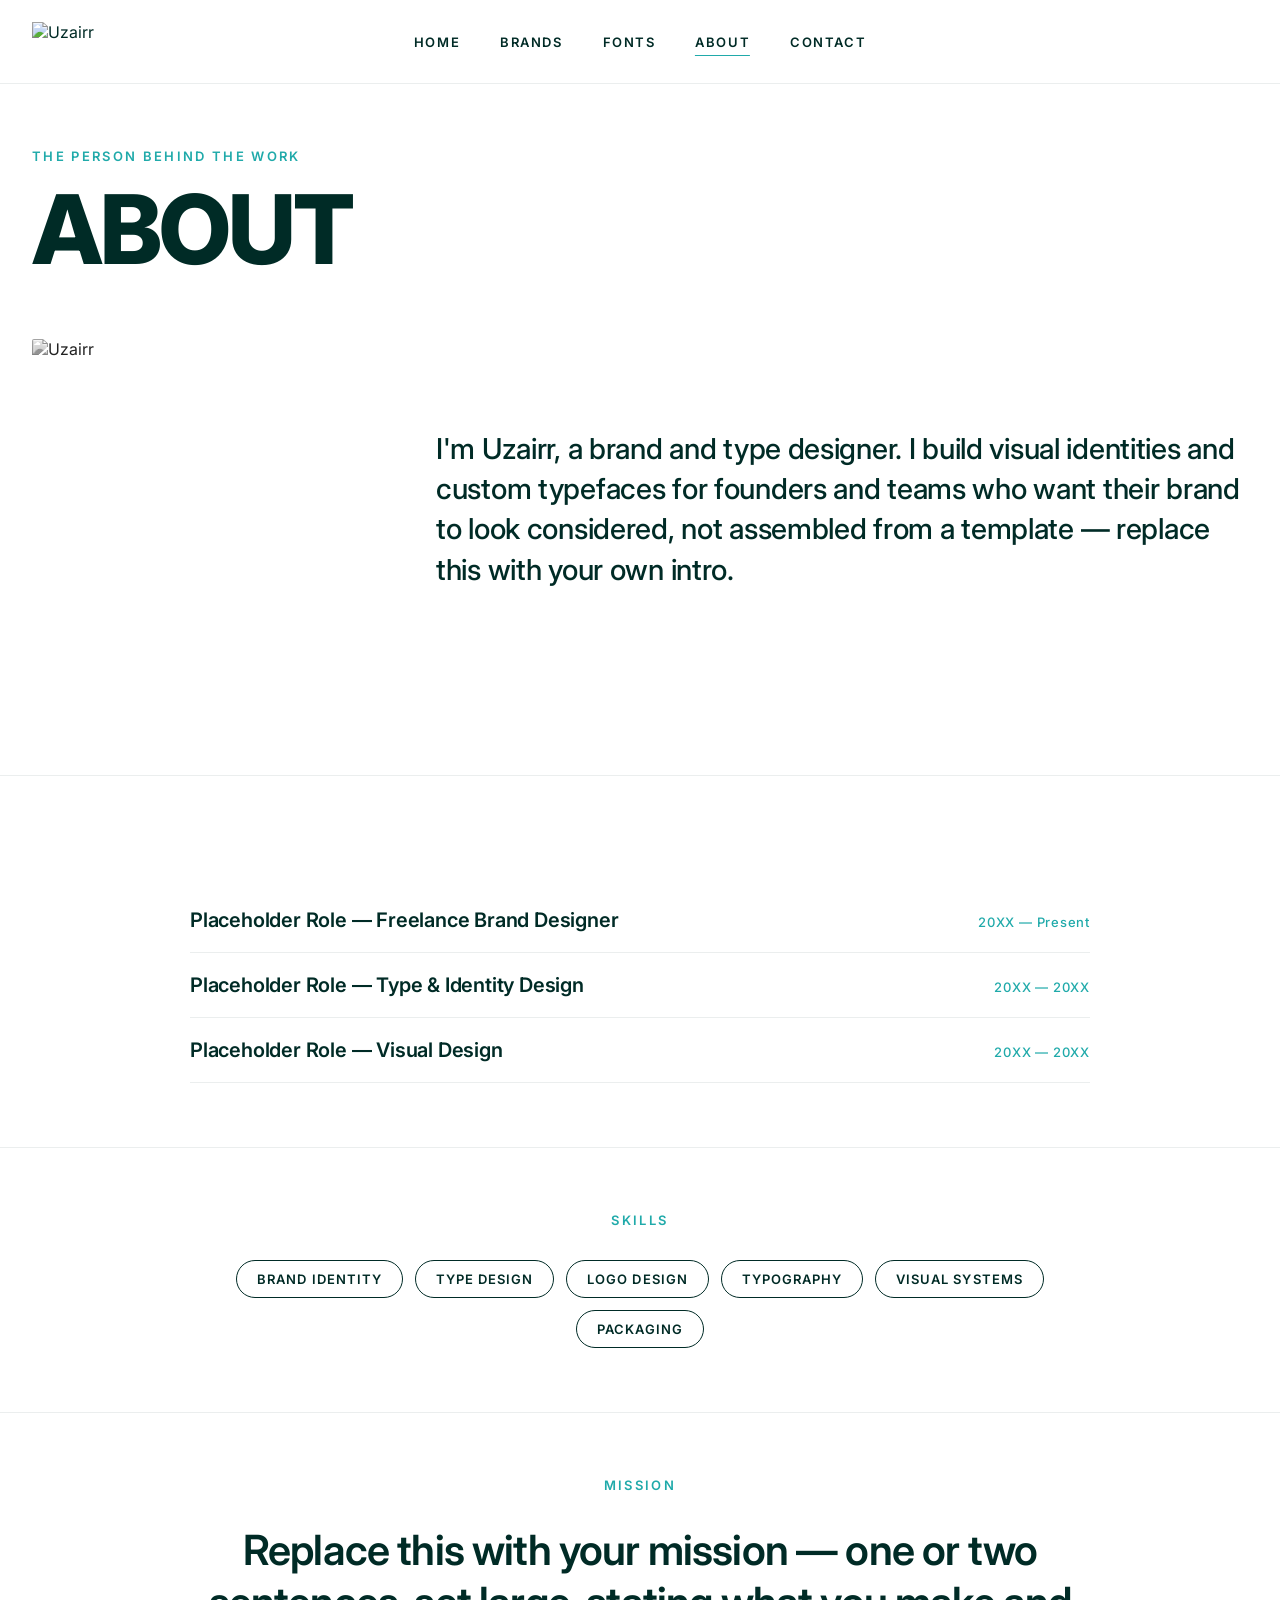
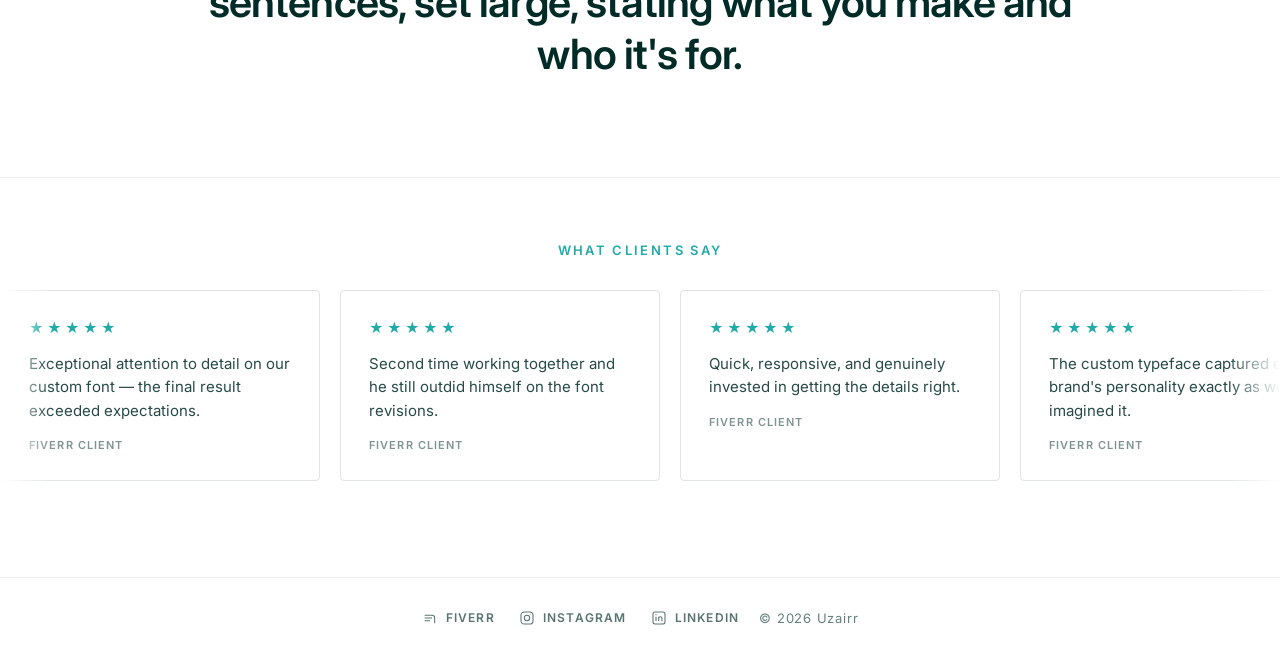
==== about.html @ 3d8883f0 "Add files via upload" ====
<!DOCTYPE html>
<html lang="en">

<head>
    <meta charset="UTF-8">
    <meta name="viewport" content="width=device-width, initial-scale=1.0">
    <title>About — Uzairr</title>

    <link rel="preconnect" href="https://fonts.googleapis.com">
    <link rel="preconnect" href="https://fonts.gstatic.com" crossorigin>
    <link href="https://fonts.googleapis.com/css2?family=Inter:wght@400;500;600;700;800&display=swap" rel="stylesheet">

    <link rel="stylesheet" href="styles.css">
</head>

<body>

    <!-- ============ NAV ============ -->
    <header class="site-header">
        <div class="header-inner">
            <a href="index.html" class="logo">
                <img src="assets/main_logo.svg" alt="Uzairr">
            </a>

            <nav class="main-nav" id="mainNav">
                <a href="index.html" class="nav-link">Home</a>
                <a href="brands.html" class="nav-link">Brands</a>
                <a href="fonts.html" class="nav-link">Fonts</a>
                <a href="about.html" class="nav-link is-active">About</a>
                <a href="contact.html" class="nav-link">Contact</a>
            </nav>

            <button class="nav-toggle" id="navToggle" aria-label="Open menu" aria-expanded="false">
                <span></span><span></span><span></span>
            </button>
        </div>
    </header>

    <main>

        <!-- ============ PAGE HERO ============ -->
        <section class="page-hero">
            <p class="hero-eyebrow reveal">The Person Behind The Work</p>
            <h1 class="page-title reveal">About</h1>
            <img class="hero-mark" src="assets/main_logo.jpeg" alt="" aria-hidden="true">
        </section>

        <!-- ============ INTRO: image beside short intro ============ -->
        <section class="about-intro">
            <div class="about-image reveal">
                <img src="assets/place_holder_for_images_temprory.jpeg" alt="Uzairr">
            </div>

            <div class="about-text reveal">
                <p>
                    I'm Uzairr, a brand and type designer. I build visual identities
                    and custom typefaces for founders and teams who want their brand
                    to look considered, not assembled from a template — replace this
                    with your own intro.
                </p>
            </div>
        </section>

        <!-- ============ EXPERIENCE ============ -->
        <section class="about-section">
            <p class="section-label reveal">Experience</p>

            <ul class="experience-list">
                <li class="experience-item reveal">
                    <span class="experience-role">Placeholder Role — Freelance Brand Designer</span>
                    <span class="experience-years">20XX — Present</span>
                </li>
                <li class="experience-item reveal">
                    <span class="experience-role">Placeholder Role — Type &amp; Identity Design</span>
                    <span class="experience-years">20XX — 20XX</span>
                </li>
                <li class="experience-item reveal">
                    <span class="experience-role">Placeholder Role — Visual Design</span>
                    <span class="experience-years">20XX — 20XX</span>
                </li>
            </ul>
        </section>

        <!-- ============ SKILLS ============ -->
        <section class="about-section">
            <p class="section-label reveal">Skills</p>

            <ul class="skills-list">
                <li class="skill-tag reveal">Brand Identity</li>
                <li class="skill-tag reveal">Type Design</li>
                <li class="skill-tag reveal">Logo Design</li>
                <li class="skill-tag reveal">Typography</li>
                <li class="skill-tag reveal">Visual Systems</li>
                <li class="skill-tag reveal">Packaging</li>
            </ul>
        </section>

        <!-- ============ MISSION ============ -->
        <section class="about-section about-mission">
            <p class="section-label reveal">Mission</p>
            <p class="mission-statement reveal">
                Replace this with your mission — one or two sentences, set large,
                stating what you make and who it's for.
            </p>
        </section>

        <!-- ============ TESTIMONIALS (looping marquee) ============ -->
        <section class="testimonials">
            <p class="section-label reveal">What Clients Say</p>

            <div class="marquee" id="marquee">
                <div class="marquee-track" id="marqueeTrack">
                    <span class="testimonial-card">
                        <span class="testimonial-stars">★★★★★</span>
                        <span class="testimonial-quote">Exceptional attention to detail on our custom font — the final
                            result exceeded expectations.</span>
                        <span class="testimonial-name">Fiverr Client</span>
                    </span>
                    <span class="testimonial-card">
                        <span class="testimonial-stars">★★★★★</span>
                        <span class="testimonial-quote">Second time working together and he still outdid himself on the
                            font revisions.</span>
                        <span class="testimonial-name">Fiverr Client</span>
                    </span>
                    <span class="testimonial-card">
                        <span class="testimonial-stars">★★★★★</span>
                        <span class="testimonial-quote">Quick, responsive, and genuinely invested in getting the details
                            right.</span>
                        <span class="testimonial-name">Fiverr Client</span>
                    </span>
                    <span class="testimonial-card">
                        <span class="testimonial-stars">★★★★★</span>
                        <span class="testimonial-quote">The custom typeface captured our brand's personality exactly as
                            we imagined it.</span>
                        <span class="testimonial-name">Fiverr Client</span>
                    </span>
                    <span class="testimonial-card">
                        <span class="testimonial-stars">★★★★★</span>
                        <span class="testimonial-quote">Professional work — nothing else out there compares.</span>
                        <span class="testimonial-name">Fiverr Client</span>
                    </span>
                </div>
            </div>
        </section>

    </main>

    <!-- ============ FOOTER ============ -->
    <footer class="site-footer">
        <div class="footer-inner">
            <div class="footer-social">
                <a href="https://www.fiverr.com/muhammaduzai914" target="_blank" rel="noopener noreferrer"
                    class="social-link">
                    <svg viewBox="0 0 24 24" width="18" height="18" fill="none" stroke="currentColor"
                        stroke-width="1.6">
                        <path d="M4 8h11a4 4 0 0 1 4 4v8M4 12h11M4 16h8" />
                    </svg>
                    <span>Fiverr</span>
                </a>
                <a href="https://www.instagram.com/designbyuzairr" target="_blank" rel="noopener noreferrer"
                    class="social-link">
                    <svg viewBox="0 0 24 24" width="18" height="18" fill="none" stroke="currentColor"
                        stroke-width="1.6">
                        <rect x="3" y="3" width="18" height="18" rx="5" />
                        <circle cx="12" cy="12" r="4" />
                        <circle cx="17.2" cy="6.8" r="0.6" fill="currentColor" stroke="none" />
                    </svg>
                    <span>Instagram</span>
                </a>
                <a href="https://www.linkedin.com/in/uzairr/" target="_blank" rel="noopener noreferrer"
                    class="social-link">
                    <svg viewBox="0 0 24 24" width="18" height="18" fill="none" stroke="currentColor"
                        stroke-width="1.6">
                        <rect x="3" y="3" width="18" height="18" rx="3" />
                        <line x1="7.5" y1="10" x2="7.5" y2="16.5" />
                        <circle cx="7.5" cy="7" r="0.9" fill="currentColor" stroke="none" />
                        <path d="M11.5 16.5V10M11.5 12.5c0-1.4 1.1-2.5 2.5-2.5s2.3 1.1 2.3 2.5v4" />
                    </svg>
                    <span>LinkedIn</span>
                </a>
            </div>

            <p>&#169; 2026 Uzairr</p>
        </div>
    </footer>

    <script src="script.js"></script>
</body>

</html>
---- styles.css ----
/* ==========================================================
   UZAIRR — HOME PAGE STYLES
   Palette (per brief):
     --bg      #FFFFFF  (use more)
     --ink     #002B26  (use more)
     --accent  #9FFFFC  (use less — rare highlight)
     --accent2 #20AAAA  (use less — rare highlight)
   Font: stand-in Inter, swap for Neue Haas Grotesk when licensed
========================================================== */

:root {
    --bg: #FFFFFF;
    --ink: #002B26;
    --accent: #9FFFFC;
    --accent2: #20AAAA;

    --font-display: 'Inter', 'Neue Haas Grotesk Display', 'Helvetica Neue', Arial, sans-serif;
    --font-body: 'Inter', 'Neue Haas Grotesk Text', 'Helvetica Neue', Arial, sans-serif;

    --nav-h: 84px;
    --ease: cubic-bezier(0.16, 1, 0.3, 1);
}

* {
    margin: 0;
    padding: 0;
    box-sizing: border-box;
}

html {
    scroll-behavior: smooth;
}

body {
    background: var(--bg);
    color: var(--ink);
    font-family: var(--font-body);
    -webkit-font-smoothing: antialiased;
    overflow-x: hidden;
}

img {
    display: block;
    max-width: 100%;
}

a {
    color: inherit;
    text-decoration: none;
}

@media (prefers-reduced-motion: reduce) {
    html {
        scroll-behavior: auto;
    }

    * {
        animation-duration: 0.001ms !important;
        animation-iteration-count: 1 !important;
        transition-duration: 0.001ms !important;
    }
}

/* ---------- reveal-on-scroll ---------- */
.reveal {
    opacity: 0;
    transform: translateY(24px);
    transition: opacity 0.8s var(--ease), transform 0.8s var(--ease);
}

.reveal.is-visible {
    opacity: 1;
    transform: translateY(0);
}

/* ============ HEADER / NAV ============ */
.site-header {
    position: sticky;
    top: 0;
    z-index: 100;
    height: var(--nav-h);
    background: rgba(255, 255, 255, 0.92);
    backdrop-filter: blur(8px);
    border-bottom: 1px solid rgba(0, 43, 38, 0.08);
}

.header-inner {
    max-width: 1400px;
    margin: 0 auto;
    height: 100%;
    padding: 0 32px;
    display: flex;
    align-items: center;
    justify-content: space-between;
    position: relative;
}

.logo {
    display: flex;
    align-items: center;
    z-index: 2;
}

.logo img {
    height: 40px;
    width: auto;
}

/* centered uppercase nav, per brief */
.main-nav {
    position: absolute;
    left: 50%;
    top: 50%;
    transform: translate(-50%, -50%);
    display: flex;
    gap: 40px;
}

.nav-link {
    font-size: 13px;
    font-weight: 600;
    letter-spacing: 0.12em;
    text-transform: uppercase;
    color: var(--ink);
    position: relative;
    padding: 6px 0;
}

.nav-link::after {
    content: '';
    position: absolute;
    left: 0;
    right: 100%;
    bottom: 0;
    height: 1px;
    background: var(--accent2);
    transition: right 0.35s var(--ease);
}

.nav-link:hover::after,
.nav-link.is-active::after {
    right: 0;
}

.nav-toggle {
    display: none;
    flex-direction: column;
    justify-content: center;
    align-items: flex-end;
    gap: 6px;
    width: 44px;
    height: 44px;
    padding: 0;
    background: none;
    border: none;
    cursor: pointer;
    z-index: 2;
}

.nav-toggle span {
    display: block;
    height: 2px;
    width: 26px;
    background: var(--ink);
    transition: transform 0.3s var(--ease), opacity 0.3s var(--ease);
}

.nav-toggle.is-open span:nth-child(1) {
    transform: translateY(7px) rotate(45deg);
}

.nav-toggle.is-open span:nth-child(2) {
    opacity: 0;
}

.nav-toggle.is-open span:nth-child(3) {
    transform: translateY(-7px) rotate(-45deg);
}

/* ============ HERO ============ */
.hero {
    position: relative;
    max-width: 1400px;
    margin: 0 auto;
    padding: 96px 32px 64px;
    overflow: hidden;
}

.hero-eyebrow {
    font-size: 13px;
    font-weight: 600;
    letter-spacing: 0.18em;
    text-transform: uppercase;
    color: var(--accent2);
    margin-bottom: 20px;
}

.hero-title {
    font-family: var(--font-display);
    font-weight: 800;
    font-size: clamp(3.2rem, 11vw, 9rem);
    line-height: 0.92;
    letter-spacing: -0.03em;
    text-transform: uppercase;
    position: relative;
    z-index: 2;
}

.hero-title span {
    display: block;
    transition-delay: calc(var(--i, 0) * 0.08s);
}

.hero-title span:nth-child(1) {
    --i: 0;
}

.hero-title span:nth-child(2) {
    --i: 1;
}

.hero-title span:nth-child(3) {
    --i: 2;
}

/* ghosted brand mark behind the headline — the one signature move */
.hero-mark {
    position: absolute;
    top: -8%;
    right: -6%;
    width: min(70vw, 640px);
    opacity: 0.05;
    filter: grayscale(1);
    pointer-events: none;
    z-index: 1;
}

.hero-image {
    margin-top: 56px;
    width: 100%;
    aspect-ratio: 16/9;
    overflow: hidden;
    border-radius: 2px;
    position: relative;
    z-index: 2;
}

.hero-image img {
    width: 100%;
    height: 100%;
    object-fit: cover;
    transition: transform 1.2s var(--ease);
}

.hero-image:hover img {
    transform: scale(1.03);
}

/* ============ INNER PAGE HERO (Brands / Fonts / About / Contact) ============ */
.page-hero {
    position: relative;
    max-width: 1400px;
    margin: 0 auto;
    padding: 64px 32px 48px;
    overflow: hidden;
}

.page-title {
    font-family: var(--font-display);
    font-weight: 800;
    font-size: clamp(2.6rem, 8vw, 6rem);
    line-height: 0.95;
    letter-spacing: -0.03em;
    text-transform: uppercase;
    position: relative;
    z-index: 2;
}

/* ============ ABOUT: INTRO (image beside text) ============ */
.about-intro {
    max-width: 1400px;
    margin: 0 auto;
    padding: 16px 32px 96px;
    display: flex;
    align-items: center;
    gap: 64px;
}

.about-image {
    flex: 0 0 340px;
    aspect-ratio: 1/1;
    overflow: hidden;
    border-radius: 2px;
}

.about-image img {
    width: 100%;
    height: 100%;
    object-fit: cover;
    filter: grayscale(1);
}

.about-text {
    flex: 1;
}

.about-text p {
    font-size: clamp(1.3rem, 2.4vw, 1.8rem);
    font-weight: 500;
    line-height: 1.4;
    letter-spacing: -0.01em;
}

/* ============ ABOUT: GENERIC SECTION WRAPPER ============ */
.about-section {
    max-width: 1400px;
    margin: 0 auto;
    padding: 64px 32px;
    border-top: 1px solid rgba(0, 43, 38, 0.08);
}

/* ---------- Experience ---------- */
.experience-list {
    list-style: none;
    max-width: 900px;
    margin: 0 auto;
}

.experience-item {
    display: flex;
    justify-content: space-between;
    align-items: baseline;
    gap: 24px;
    padding: 20px 0;
    border-bottom: 1px solid rgba(0, 43, 38, 0.08);
}

.experience-role {
    font-size: clamp(1rem, 2vw, 1.25rem);
    font-weight: 600;
    letter-spacing: -0.01em;
}

.experience-years {
    font-size: 13px;
    font-weight: 500;
    letter-spacing: 0.06em;
    color: var(--accent2);
    white-space: nowrap;
}

/* ---------- Skills ---------- */
.skills-list {
    list-style: none;
    display: flex;
    flex-wrap: wrap;
    justify-content: center;
    gap: 12px;
    max-width: 900px;
    margin: 0 auto;
}

.skill-tag {
    font-size: 13px;
    font-weight: 600;
    letter-spacing: 0.08em;
    text-transform: uppercase;
    padding: 10px 20px;
    border: 1px solid var(--ink);
    border-radius: 999px;
    transition: background 0.3s var(--ease), color 0.3s var(--ease);
}

.skill-tag:hover {
    background: var(--ink);
    color: var(--bg);
}

/* ---------- Mission ---------- */
.about-mission {
    text-align: center;
    padding-bottom: 96px;
}

.mission-statement {
    max-width: 900px;
    margin: 0 auto;
    font-size: clamp(1.5rem, 4vw, 2.6rem);
    font-weight: 600;
    line-height: 1.25;
    letter-spacing: -0.02em;
}

/* ============ CONTACT ============ */
.contact-layout {
    max-width: 1400px;
    margin: 0 auto;
    padding: 16px 32px 96px;
    display: flex;
    align-items: flex-start;
    gap: 64px;
}

.contact-image {
    flex: 0 0 380px;
    aspect-ratio: 4/5;
    overflow: hidden;
    border-radius: 2px;
}

.contact-image img {
    width: 100%;
    height: 100%;
    object-fit: cover;
    filter: grayscale(1);
}

.contact-form-wrap {
    flex: 1;
    max-width: 560px;
}

.contact-form {
    display: flex;
    flex-direction: column;
    gap: 24px;
}

.form-group {
    display: flex;
    flex-direction: column;
    gap: 8px;
}

.form-group label {
    font-size: 12px;
    font-weight: 600;
    letter-spacing: 0.1em;
    text-transform: uppercase;
    color: var(--accent2);
}

.form-group input,
.form-group textarea {
    font-family: var(--font-body);
    font-size: 16px;
    color: var(--ink);
    background: transparent;
    border: none;
    border-bottom: 1px solid rgba(0, 43, 38, 0.2);
    padding: 10px 0;
    resize: vertical;
    transition: border-color 0.3s var(--ease);
}

.form-group input:focus,
.form-group textarea:focus {
    outline: none;
    border-bottom-color: var(--ink);
}

/* the black box + monospace "SUBMIT" from the brief's example */
.btn-submit {
    align-self: flex-start;
    font-family: 'Courier New', Courier, monospace;
    font-size: 14px;
    font-weight: 700;
    letter-spacing: 0.05em;
    text-transform: uppercase;
    color: var(--bg);
    background: var(--ink);
    border: none;
    padding: 14px 32px;
    cursor: pointer;
    transition: background 0.3s var(--ease), transform 0.2s var(--ease);
}

.btn-submit:hover {
    background: var(--accent2);
}

.btn-submit:active {
    transform: scale(0.97);
}

.btn-submit:disabled {
    opacity: 0.5;
    cursor: not-allowed;
}

.form-status {
    font-size: 13px;
    letter-spacing: 0.02em;
    min-height: 18px;
}

.form-status.is-success {
    color: var(--accent2);
}

.form-status.is-error {
    color: #b3261e;
}

/* ============ SECTION LABEL ============ */
.section-label {
    font-size: 13px;
    font-weight: 600;
    letter-spacing: 0.18em;
    text-transform: uppercase;
    color: var(--accent2);
    text-align: center;
    margin-bottom: 32px;
}

/* ============ GALLERY 3x3 ============ */
.gallery {
    max-width: 1400px;
    margin: 0 auto;
    padding: 96px 32px;
}

.gallery-grid {
    display: grid;
    grid-template-columns: repeat(3, 1fr);
    gap: 12px;
}

.grid-6x6 {
    grid-template-columns: repeat(6, 1fr);
    gap: 8px;
}

.gallery-item {
    aspect-ratio: 1/1;
    overflow: hidden;
    background: var(--ink);
    position: relative;
}

.gallery-item img {
    width: 100%;
    height: 100%;
    object-fit: cover;
    filter: grayscale(1);
    transform: scale(1.01);
    transition: transform 0.6s var(--ease), filter 0.6s var(--ease);
}

.gallery-item:hover img {
    transform: scale(1.08);
    filter: grayscale(0);
}

/* stagger the reveal across the grid */
.gallery-item.reveal {
    transition-delay: calc(var(--d, 0) * 0.06s);
}

.gallery-item:nth-child(1) {
    --d: 0;
}

.gallery-item:nth-child(2) {
    --d: 1;
}

.gallery-item:nth-child(3) {
    --d: 2;
}

.gallery-item:nth-child(4) {
    --d: 3;
}

.gallery-item:nth-child(5) {
    --d: 4;
}

.gallery-item:nth-child(6) {
    --d: 5;
}

.gallery-item:nth-child(7) {
    --d: 6;
}

.gallery-item:nth-child(8) {
    --d: 7;
}

.gallery-item:nth-child(9) {
    --d: 8;
}

/* ============ TESTIMONIALS MARQUEE ============ */
.testimonials {
    padding: 64px 0 96px;
    border-top: 1px solid rgba(0, 43, 38, 0.08);
    border-bottom: 1px solid rgba(0, 43, 38, 0.08);
}

.marquee {
    overflow: hidden;
    width: 100%;
    mask-image: linear-gradient(to right, transparent, black 4%, black 96%, transparent);
}

.marquee-track {
    display: flex;
    width: max-content;
    gap: 20px;
    animation: scroll-left 42s linear infinite;
}

.marquee:hover .marquee-track {
    animation-play-state: paused;
}

.testimonial-card {
    flex-shrink: 0;
    width: 320px;
    padding: 28px;
    border: 1px solid rgba(0, 43, 38, 0.12);
    border-radius: 4px;
    display: flex;
    flex-direction: column;
    gap: 16px;
    white-space: normal;
}

.testimonial-stars {
    color: var(--accent2);
    font-size: 14px;
    letter-spacing: 3px;
}

.testimonial-quote {
    font-size: 15px;
    line-height: 1.55;
    color: var(--ink);
    opacity: 0.85;
}

.testimonial-name {
    font-size: 11px;
    font-weight: 600;
    letter-spacing: 0.1em;
    text-transform: uppercase;
    color: var(--ink);
    opacity: 0.5;
}

@keyframes scroll-left {
    from {
        transform: translateX(0);
    }

    to {
        transform: translateX(-50%);
    }
}

/* ============ FOOTER ============ */
.site-footer {
    padding: 32px;
}

.footer-inner {
    max-width: 1400px;
    margin: 0 auto;
    display: flex;
    align-items: center;
    justify-content: center;
    flex-wrap: wrap;
    gap: 20px;
}

.site-footer p {
    font-size: 13px;
    letter-spacing: 0.06em;
    color: var(--ink);
    opacity: 0.6;
}

.footer-social {
    display: flex;
    align-items: center;
    gap: 24px;
}

.social-link {
    display: flex;
    align-items: center;
    gap: 8px;
    color: var(--ink);
    opacity: 0.65;
    transition: opacity 0.3s var(--ease), color 0.3s var(--ease);
}

.social-link svg {
    width: 16px;
    height: 16px;
    flex-shrink: 0;
}

.social-link span {
    font-size: 12px;
    font-weight: 600;
    letter-spacing: 0.1em;
    text-transform: uppercase;
}

.social-link:hover {
    color: var(--accent2);
    opacity: 1;
}

/* ============ RESPONSIVE ============ */
@media (max-width: 860px) {
    .testimonial-card {
        width: 260px;
        padding: 22px;
    }

    .main-nav {
        position: fixed;
        inset: 0;
        top: var(--nav-h);
        transform: none;
        left: 0;
        flex-direction: column;
        align-items: center;
        justify-content: center;
        gap: 32px;
        background: var(--bg);
        height: calc(100vh - var(--nav-h));
        transition: transform 0.4s var(--ease), opacity 0.4s var(--ease);
        transform: translateX(100%);
        opacity: 0;
    }

    .main-nav.is-open {
        transform: translateX(0);
        opacity: 1;
    }

    .nav-link {
        font-size: 18px;
    }

    .nav-toggle {
        display: flex;
    }

    .logo img {
        height: 32px;
    }

    .header-inner {
        padding: 0 20px;
    }

    .gallery-grid {
        grid-template-columns: repeat(2, 1fr);
    }

    .grid-6x6 {
        grid-template-columns: repeat(3, 1fr);
    }

    .hero {
        padding: 48px 20px 40px;
    }

    .gallery {
        padding: 64px 20px;
    }

    .page-hero {
        padding: 40px 20px 32px;
    }

    .about-intro {
        flex-direction: column;
        align-items: flex-start;
        gap: 32px;
        padding: 8px 20px 64px;
    }

    .about-image {
        flex: 0 0 auto;
        width: 100%;
        max-width: 280px;
    }

    .about-section {
        padding: 48px 20px;
    }

    .experience-item {
        flex-direction: column;
        align-items: flex-start;
        gap: 6px;
    }

    .contact-layout {
        flex-direction: column;
        gap: 32px;
        padding: 8px 20px 64px;
    }

    .contact-image {
        flex: 0 0 auto;
        width: 100%;
        max-width: 280px;
        aspect-ratio: 1/1;
    }

    .hero-eyebrow {
        margin-bottom: 16px;
    }

    .hero-title {
        font-size: clamp(2.6rem, 13vw, 4rem);
        line-height: 1.02;
    }

    /* ghost mark: smaller, tucked behind, and out of the headline's way */
    .hero-mark {
        width: 52vw;
        top: auto;
        bottom: 8%;
        right: -10%;
        opacity: 0.06;
    }

    .hero-image {
        margin-top: 36px;
    }
}

@media (max-width: 480px) {
    .hero-mark {
        display: none;
    }

    .gallery-grid {
        grid-template-columns: 1fr;
    }

    .grid-6x6 {
        grid-template-columns: repeat(2, 1fr);
    }
}
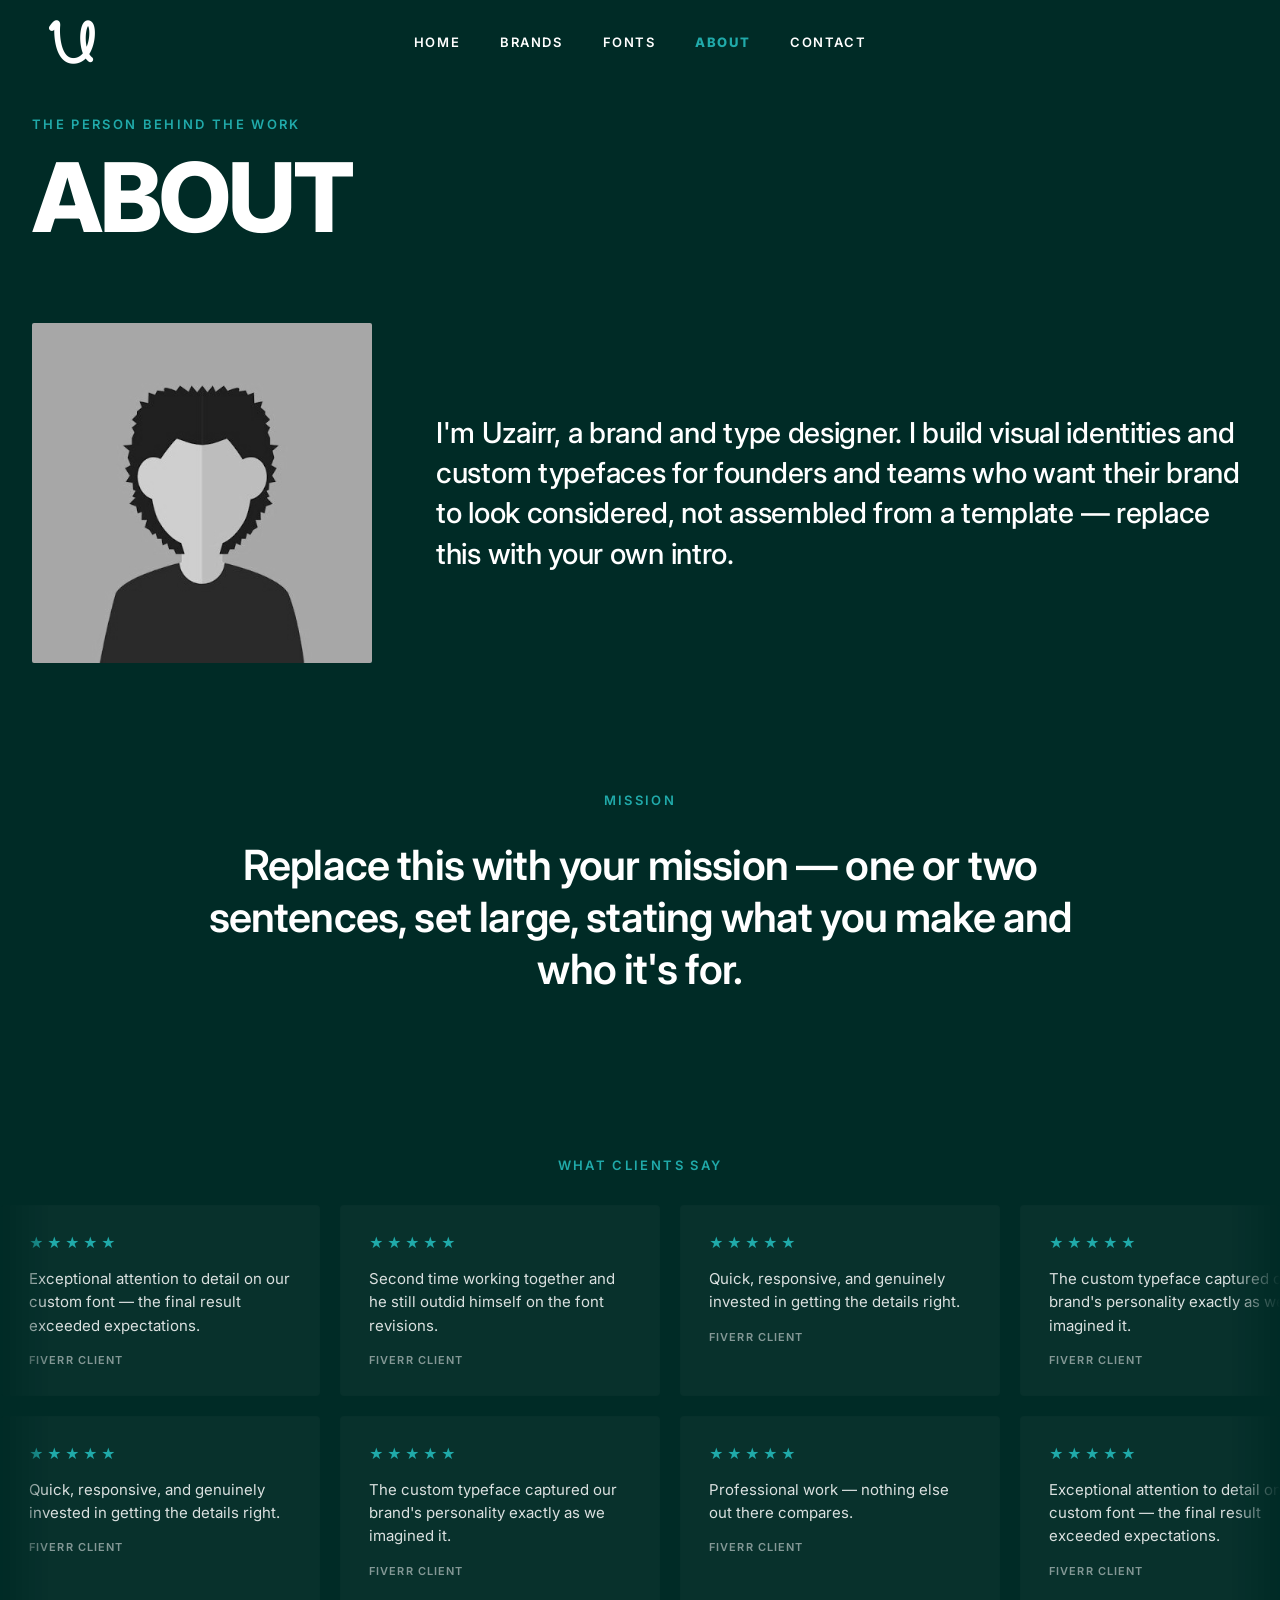
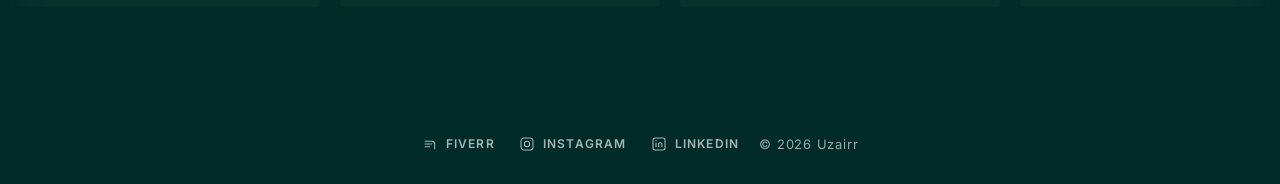
==== commit 61a9044d: "Add files via upload" ====
--- a/about.html
+++ b/about.html
@@ -19,7 +19,7 @@
     <header class="site-header">
         <div class="header-inner">
             <a href="index.html" class="logo">
-                <img src="assets/main_logo.svg" alt="Uzairr">
+                <img src="Uzairr2.png" alt="Uzairr">
             </a>
 
             <nav class="main-nav" id="mainNav">
@@ -61,40 +61,6 @@
             </div>
         </section>
 
-        <!-- ============ EXPERIENCE ============ -->
-        <section class="about-section">
-            <p class="section-label reveal">Experience</p>
-
-            <ul class="experience-list">
-                <li class="experience-item reveal">
-                    <span class="experience-role">Placeholder Role — Freelance Brand Designer</span>
-                    <span class="experience-years">20XX — Present</span>
-                </li>
-                <li class="experience-item reveal">
-                    <span class="experience-role">Placeholder Role — Type &amp; Identity Design</span>
-                    <span class="experience-years">20XX — 20XX</span>
-                </li>
-                <li class="experience-item reveal">
-                    <span class="experience-role">Placeholder Role — Visual Design</span>
-                    <span class="experience-years">20XX — 20XX</span>
-                </li>
-            </ul>
-        </section>
-
-        <!-- ============ SKILLS ============ -->
-        <section class="about-section">
-            <p class="section-label reveal">Skills</p>
-
-            <ul class="skills-list">
-                <li class="skill-tag reveal">Brand Identity</li>
-                <li class="skill-tag reveal">Type Design</li>
-                <li class="skill-tag reveal">Logo Design</li>
-                <li class="skill-tag reveal">Typography</li>
-                <li class="skill-tag reveal">Visual Systems</li>
-                <li class="skill-tag reveal">Packaging</li>
-            </ul>
-        </section>
-
         <!-- ============ MISSION ============ -->
         <section class="about-section about-mission">
             <p class="section-label reveal">Mission</p>
@@ -104,87 +70,249 @@
             </p>
         </section>
 
-        <!-- ============ TESTIMONIALS (looping marquee) ============ -->
+        <!-- ============ TESTIMONIALS (dual marquee) ============ -->
         <section class="testimonials">
             <p class="section-label reveal">What Clients Say</p>
 
-            <div class="marquee" id="marquee">
-                <div class="marquee-track" id="marqueeTrack">
-                    <span class="testimonial-card">
-                        <span class="testimonial-stars">★★★★★</span>
-                        <span class="testimonial-quote">Exceptional attention to detail on our custom font — the final
-                            result exceeded expectations.</span>
-                        <span class="testimonial-name">Fiverr Client</span>
-                    </span>
-                    <span class="testimonial-card">
-                        <span class="testimonial-stars">★★★★★</span>
-                        <span class="testimonial-quote">Second time working together and he still outdid himself on the
-                            font revisions.</span>
-                        <span class="testimonial-name">Fiverr Client</span>
-                    </span>
-                    <span class="testimonial-card">
-                        <span class="testimonial-stars">★★★★★</span>
-                        <span class="testimonial-quote">Quick, responsive, and genuinely invested in getting the details
-                            right.</span>
-                        <span class="testimonial-name">Fiverr Client</span>
-                    </span>
-                    <span class="testimonial-card">
-                        <span class="testimonial-stars">★★★★★</span>
-                        <span class="testimonial-quote">The custom typeface captured our brand's personality exactly as
-                            we imagined it.</span>
-                        <span class="testimonial-name">Fiverr Client</span>
-                    </span>
-                    <span class="testimonial-card">
-                        <span class="testimonial-stars">★★★★★</span>
-                        <span class="testimonial-quote">Professional work — nothing else out there compares.</span>
-                        <span class="testimonial-name">Fiverr Client</span>
-                    </span>
+            <div class="marquee-container">
+                <!-- Top row - moving LEFT -->
+                <div class="marquee-row">
+                    <div class="marquee-track scroll-left" id="marqueeTrack1">
+                        <!-- Set 1 -->
+                        <span class="testimonial-card">
+                            <span class="testimonial-stars">★★★★★</span>
+                            <span class="testimonial-quote">Exceptional attention to detail on our custom font — the
+                                final result exceeded expectations.</span>
+                            <span class="testimonial-name">Fiverr Client</span>
+                        </span>
+                        <span class="testimonial-card">
+                            <span class="testimonial-stars">★★★★★</span>
+                            <span class="testimonial-quote">Second time working together and he still outdid himself on
+                                the font revisions.</span>
+                            <span class="testimonial-name">Fiverr Client</span>
+                        </span>
+                        <span class="testimonial-card">
+                            <span class="testimonial-stars">★★★★★</span>
+                            <span class="testimonial-quote">Quick, responsive, and genuinely invested in getting the
+                                details right.</span>
+                            <span class="testimonial-name">Fiverr Client</span>
+                        </span>
+                        <span class="testimonial-card">
+                            <span class="testimonial-stars">★★★★★</span>
+                            <span class="testimonial-quote">The custom typeface captured our brand's personality exactly
+                                as we imagined it.</span>
+                            <span class="testimonial-name">Fiverr Client</span>
+                        </span>
+                        <span class="testimonial-card">
+                            <span class="testimonial-stars">★★★★★</span>
+                            <span class="testimonial-quote">Professional work — nothing else out there compares.</span>
+                            <span class="testimonial-name">Fiverr Client</span>
+                        </span>
+
+                        <!-- Set 2 (duplicate) -->
+                        <span class="testimonial-card">
+                            <span class="testimonial-stars">★★★★★</span>
+                            <span class="testimonial-quote">Exceptional attention to detail on our custom font — the
+                                final result exceeded expectations.</span>
+                            <span class="testimonial-name">Fiverr Client</span>
+                        </span>
+                        <span class="testimonial-card">
+                            <span class="testimonial-stars">★★★★★</span>
+                            <span class="testimonial-quote">Second time working together and he still outdid himself on
+                                the font revisions.</span>
+                            <span class="testimonial-name">Fiverr Client</span>
+                        </span>
+                        <span class="testimonial-card">
+                            <span class="testimonial-stars">★★★★★</span>
+                            <span class="testimonial-quote">Quick, responsive, and genuinely invested in getting the
+                                details right.</span>
+                            <span class="testimonial-name">Fiverr Client</span>
+                        </span>
+                        <span class="testimonial-card">
+                            <span class="testimonial-stars">★★★★★</span>
+                            <span class="testimonial-quote">The custom typeface captured our brand's personality exactly
+                                as we imagined it.</span>
+                            <span class="testimonial-name">Fiverr Client</span>
+                        </span>
+                        <span class="testimonial-card">
+                            <span class="testimonial-stars">★★★★★</span>
+                            <span class="testimonial-quote">Professional work — nothing else out there compares.</span>
+                            <span class="testimonial-name">Fiverr Client</span>
+                        </span>
+
+                        <!-- Set 3 (duplicate again for extra safety) -->
+                        <span class="testimonial-card">
+                            <span class="testimonial-stars">★★★★★</span>
+                            <span class="testimonial-quote">Exceptional attention to detail on our custom font — the
+                                final result exceeded expectations.</span>
+                            <span class="testimonial-name">Fiverr Client</span>
+                        </span>
+                        <span class="testimonial-card">
+                            <span class="testimonial-stars">★★★★★</span>
+                            <span class="testimonial-quote">Second time working together and he still outdid himself on
+                                the font revisions.</span>
+                            <span class="testimonial-name">Fiverr Client</span>
+                        </span>
+                        <span class="testimonial-card">
+                            <span class="testimonial-stars">★★★★★</span>
+                            <span class="testimonial-quote">Quick, responsive, and genuinely invested in getting the
+                                details right.</span>
+                            <span class="testimonial-name">Fiverr Client</span>
+                        </span>
+                        <span class="testimonial-card">
+                            <span class="testimonial-stars">★★★★★</span>
+                            <span class="testimonial-quote">The custom typeface captured our brand's personality exactly
+                                as we imagined it.</span>
+                            <span class="testimonial-name">Fiverr Client</span>
+                        </span>
+                        <span class="testimonial-card">
+                            <span class="testimonial-stars">★★★★★</span>
+                            <span class="testimonial-quote">Professional work — nothing else out there compares.</span>
+                            <span class="testimonial-name">Fiverr Client</span>
+                        </span>
+                    </div>
+                </div>
+
+                <!-- Bottom row - moving RIGHT -->
+                <div class="marquee-row">
+                    <div class="marquee-track scroll-right" id="marqueeTrack2">
+                        <!-- Set 1 -->
+                        <span class="testimonial-card">
+                            <span class="testimonial-stars">★★★★★</span>
+                            <span class="testimonial-quote">Quick, responsive, and genuinely invested in getting the
+                                details right.</span>
+                            <span class="testimonial-name">Fiverr Client</span>
+                        </span>
+                        <span class="testimonial-card">
+                            <span class="testimonial-stars">★★★★★</span>
+                            <span class="testimonial-quote">The custom typeface captured our brand's personality exactly
+                                as we imagined it.</span>
+                            <span class="testimonial-name">Fiverr Client</span>
+                        </span>
+                        <span class="testimonial-card">
+                            <span class="testimonial-stars">★★★★★</span>
+                            <span class="testimonial-quote">Professional work — nothing else out there compares.</span>
+                            <span class="testimonial-name">Fiverr Client</span>
+                        </span>
+                        <span class="testimonial-card">
+                            <span class="testimonial-stars">★★★★★</span>
+                            <span class="testimonial-quote">Exceptional attention to detail on our custom font — the
+                                final result exceeded expectations.</span>
+                            <span class="testimonial-name">Fiverr Client</span>
+                        </span>
+                        <span class="testimonial-card">
+                            <span class="testimonial-stars">★★★★★</span>
+                            <span class="testimonial-quote">Second time working together and he still outdid himself on
+                                the font revisions.</span>
+                            <span class="testimonial-name">Fiverr Client</span>
+                        </span>
+
+                        <!-- Set 2 (duplicate) -->
+                        <span class="testimonial-card">
+                            <span class="testimonial-stars">★★★★★</span>
+                            <span class="testimonial-quote">Quick, responsive, and genuinely invested in getting the
+                                details right.</span>
+                            <span class="testimonial-name">Fiverr Client</span>
+                        </span>
+                        <span class="testimonial-card">
+                            <span class="testimonial-stars">★★★★★</span>
+                            <span class="testimonial-quote">The custom typeface captured our brand's personality exactly
+                                as we imagined it.</span>
+                            <span class="testimonial-name">Fiverr Client</span>
+                        </span>
+                        <span class="testimonial-card">
+                            <span class="testimonial-stars">★★★★★</span>
+                            <span class="testimonial-quote">Professional work — nothing else out there compares.</span>
+                            <span class="testimonial-name">Fiverr Client</span>
+                        </span>
+                        <span class="testimonial-card">
+                            <span class="testimonial-stars">★★★★★</span>
+                            <span class="testimonial-quote">Exceptional attention to detail on our custom font — the
+                                final result exceeded expectations.</span>
+                            <span class="testimonial-name">Fiverr Client</span>
+                        </span>
+                        <span class="testimonial-card">
+                            <span class="testimonial-stars">★★★★★</span>
+                            <span class="testimonial-quote">Second time working together and he still outdid himself on
+                                the font revisions.</span>
+                            <span class="testimonial-name">Fiverr Client</span>
+                        </span>
+
+                        <!-- Set 3 (duplicate again for extra safety) -->
+                        <span class="testimonial-card">
+                            <span class="testimonial-stars">★★★★★</span>
+                            <span class="testimonial-quote">Quick, responsive, and genuinely invested in getting the
+                                details right.</span>
+                            <span class="testimonial-name">Fiverr Client</span>
+                        </span>
+                        <span class="testimonial-card">
+                            <span class="testimonial-stars">★★★★★</span>
+                            <span class="testimonial-quote">The custom typeface captured our brand's personality exactly
+                                as we imagined it.</span>
+                            <span class="testimonial-name">Fiverr Client</span>
+                        </span>
+                        <span class="testimonial-card">
+                            <span class="testimonial-stars">★★★★★</span>
+                            <span class="testimonial-quote">Professional work — nothing else out there compares.</span>
+                            <span class="testimonial-name">Fiverr Client</span>
+                        </span>
+                        <span class="testimonial-card">
+                            <span class="testimonial-stars">★★★★★</span>
+                            <span class="testimonial-quote">Exceptional attention to detail on our custom font — the
+                                final result exceeded expectations.</span>
+                            <span class="testimonial-name">Fiverr Client</span>
+                        </span>
+                        <span class="testimonial-card">
+                            <span class="testimonial-stars">★★★★★</span>
+                            <span class="testimonial-quote">Second time working together and he still outdid himself on
+                                the font revisions.</span>
+                            <span class="testimonial-name">Fiverr Client</span>
+                        </span>
+                    </div>
                 </div>
             </div>
         </section>
 
-    </main>
-
-    <!-- ============ FOOTER ============ -->
-    <footer class="site-footer">
-        <div class="footer-inner">
-            <div class="footer-social">
-                <a href="https://www.fiverr.com/muhammaduzai914" target="_blank" rel="noopener noreferrer"
-                    class="social-link">
-                    <svg viewBox="0 0 24 24" width="18" height="18" fill="none" stroke="currentColor"
-                        stroke-width="1.6">
-                        <path d="M4 8h11a4 4 0 0 1 4 4v8M4 12h11M4 16h8" />
-                    </svg>
-                    <span>Fiverr</span>
-                </a>
-                <a href="https://www.instagram.com/designbyuzairr" target="_blank" rel="noopener noreferrer"
-                    class="social-link">
-                    <svg viewBox="0 0 24 24" width="18" height="18" fill="none" stroke="currentColor"
-                        stroke-width="1.6">
-                        <rect x="3" y="3" width="18" height="18" rx="5" />
-                        <circle cx="12" cy="12" r="4" />
-                        <circle cx="17.2" cy="6.8" r="0.6" fill="currentColor" stroke="none" />
-                    </svg>
-                    <span>Instagram</span>
-                </a>
-                <a href="https://www.linkedin.com/in/uzairr/" target="_blank" rel="noopener noreferrer"
-                    class="social-link">
-                    <svg viewBox="0 0 24 24" width="18" height="18" fill="none" stroke="currentColor"
-                        stroke-width="1.6">
-                        <rect x="3" y="3" width="18" height="18" rx="3" />
-                        <line x1="7.5" y1="10" x2="7.5" y2="16.5" />
-                        <circle cx="7.5" cy="7" r="0.9" fill="currentColor" stroke="none" />
-                        <path d="M11.5 16.5V10M11.5 12.5c0-1.4 1.1-2.5 2.5-2.5s2.3 1.1 2.3 2.5v4" />
-                    </svg>
-                    <span>LinkedIn</span>
-                </a>
+        <!-- ============ FOOTER ============ -->
+        <footer class="site-footer">
+            <div class="footer-inner">
+                <div class="footer-social">
+                    <a href="https://www.fiverr.com/muhammaduzai914" target="_blank" rel="noopener noreferrer"
+                        class="social-link">
+                        <svg viewBox="0 0 24 24" width="18" height="18" fill="none" stroke="currentColor"
+                            stroke-width="1.6">
+                            <path d="M4 8h11a4 4 0 0 1 4 4v8M4 12h11M4 16h8" />
+                        </svg>
+                        <span>Fiverr</span>
+                    </a>
+                    <a href="https://www.instagram.com/designbyuzairr" target="_blank" rel="noopener noreferrer"
+                        class="social-link">
+                        <svg viewBox="0 0 24 24" width="18" height="18" fill="none" stroke="currentColor"
+                            stroke-width="1.6">
+                            <rect x="3" y="3" width="18" height="18" rx="5" />
+                            <circle cx="12" cy="12" r="4" />
+                            <circle cx="17.2" cy="6.8" r="0.6" fill="currentColor" stroke="none" />
+                        </svg>
+                        <span>Instagram</span>
+                    </a>
+                    <a href="https://www.linkedin.com/in/uzairr/" target="_blank" rel="noopener noreferrer"
+                        class="social-link">
+                        <svg viewBox="0 0 24 24" width="18" height="18" fill="none" stroke="currentColor"
+                            stroke-width="1.6">
+                            <rect x="3" y="3" width="18" height="18" rx="3" />
+                            <line x1="7.5" y1="10" x2="7.5" y2="16.5" />
+                            <circle cx="7.5" cy="7" r="0.9" fill="currentColor" stroke="none" />
+                            <path d="M11.5 16.5V10M11.5 12.5c0-1.4 1.1-2.5 2.5-2.5s2.3 1.1 2.3 2.5v4" />
+                        </svg>
+                        <span>LinkedIn</span>
+                    </a>
+                </div>
+
+                <p>&#169; 2026 Uzairr</p>
             </div>
-
-            <p>&#169; 2026 Uzairr</p>
-        </div>
-    </footer>
-
-    <script src="script.js"></script>
+        </footer>
+
+        <script src="script.js"></script>
 </body>
 
 </html>
--- a/styles.css
+++ b/styles.css
@@ -9,8 +9,8 @@
 ========================================================== */
 
 :root {
-    --bg: #FFFFFF;
-    --ink: #002B26;
+    --bg: #002B26;
+    --ink: #FFFFFF;
     --accent: #9FFFFC;
     --accent2: #20AAAA;
 
@@ -77,11 +77,9 @@
 .site-header {
     position: sticky;
     top: 0;
-    z-index: 100;
+    z-index: 60;
     height: var(--nav-h);
-    background: rgba(255, 255, 255, 0.92);
-    backdrop-filter: blur(8px);
-    border-bottom: 1px solid rgba(0, 43, 38, 0.08);
+    background: rgba(0, 0, 0, 0);
 }
 
 .header-inner {
@@ -102,7 +100,8 @@
 }
 
 .logo img {
-    height: 40px;
+    height: 80px;
+    /* ← FIXED: consistent across all pages */
     width: auto;
 }
 
@@ -124,22 +123,14 @@
     color: var(--ink);
     position: relative;
     padding: 6px 0;
-}
-
-.nav-link::after {
-    content: '';
-    position: absolute;
-    left: 0;
-    right: 100%;
-    bottom: 0;
-    height: 1px;
-    background: var(--accent2);
-    transition: right 0.35s var(--ease);
-}
-
-.nav-link:hover::after,
-.nav-link.is-active::after {
-    right: 0;
+    text-decoration: none;
+    transition: color 0.3s var(--ease), font-weight 0.3s var(--ease);
+}
+
+.nav-link:hover,
+.nav-link.is-active {
+    color: var(--accent2);
+    font-weight: 800;
 }
 
 .nav-toggle {
@@ -182,8 +173,7 @@
     position: relative;
     max-width: 1400px;
     margin: 0 auto;
-    padding: 96px 32px 64px;
-    overflow: hidden;
+    padding: 32px 50px 64px;
 }
 
 .hero-eyebrow {
@@ -223,20 +213,19 @@
     --i: 2;
 }
 
-/* ghosted brand mark behind the headline — the one signature move */
 .hero-mark {
     position: absolute;
-    top: -8%;
+    top: -5%;
     right: -6%;
     width: min(70vw, 640px);
-    opacity: 0.05;
+    opacity: 0.4;
     filter: grayscale(1);
     pointer-events: none;
     z-index: 1;
 }
 
 .hero-image {
-    margin-top: 56px;
+    margin-top: 60px;
     width: 100%;
     aspect-ratio: 16/9;
     overflow: hidden;
@@ -256,12 +245,12 @@
     transform: scale(1.03);
 }
 
-/* ============ INNER PAGE HERO (Brands / Fonts / About / Contact) ============ */
+/* ============ INNER PAGE HERO ============ */
 .page-hero {
     position: relative;
     max-width: 1400px;
     margin: 0 auto;
-    padding: 64px 32px 48px;
+    padding: 32px 32px 48px;
     overflow: hidden;
 }
 
@@ -276,11 +265,11 @@
     z-index: 2;
 }
 
-/* ============ ABOUT: INTRO (image beside text) ============ */
+/* ============ ABOUT: INTRO ============ */
 .about-intro {
     max-width: 1400px;
     margin: 0 auto;
-    padding: 16px 32px 96px;
+    padding: 32px 32px 96px;
     display: flex;
     align-items: center;
     gap: 64px;
@@ -311,15 +300,14 @@
     letter-spacing: -0.01em;
 }
 
-/* ============ ABOUT: GENERIC SECTION WRAPPER ============ */
+/* ============ ABOUT: GENERIC SECTION ============ */
 .about-section {
     max-width: 1400px;
     margin: 0 auto;
-    padding: 64px 32px;
+    padding: 32px 32px;
     border-top: 1px solid rgba(0, 43, 38, 0.08);
 }
 
-/* ---------- Experience ---------- */
 .experience-list {
     list-style: none;
     max-width: 900px;
@@ -349,7 +337,6 @@
     white-space: nowrap;
 }
 
-/* ---------- Skills ---------- */
 .skills-list {
     list-style: none;
     display: flex;
@@ -376,7 +363,6 @@
     color: var(--bg);
 }
 
-/* ---------- Mission ---------- */
 .about-mission {
     text-align: center;
     padding-bottom: 96px;
@@ -395,7 +381,7 @@
 .contact-layout {
     max-width: 1400px;
     margin: 0 auto;
-    padding: 16px 32px 96px;
+    padding: 32px 32px 96px;
     display: flex;
     align-items: flex-start;
     gap: 64px;
@@ -459,7 +445,6 @@
     border-bottom-color: var(--ink);
 }
 
-/* the black box + monospace "SUBMIT" from the brief's example */
 .btn-submit {
     align-self: flex-start;
     font-family: 'Courier New', Courier, monospace;
@@ -536,6 +521,7 @@
     overflow: hidden;
     background: var(--ink);
     position: relative;
+    border-radius: 10px;
 }
 
 .gallery-item img {
@@ -552,7 +538,6 @@
     filter: grayscale(0);
 }
 
-/* stagger the reveal across the grid */
 .gallery-item.reveal {
     transition-delay: calc(var(--d, 0) * 0.06s);
 }
@@ -593,27 +578,46 @@
     --d: 8;
 }
 
-/* ============ TESTIMONIALS MARQUEE ============ */
+/* ============ TESTIMONIALS DUAL MARQUEE ============ */
 .testimonials {
     padding: 64px 0 96px;
     border-top: 1px solid rgba(0, 43, 38, 0.08);
     border-bottom: 1px solid rgba(0, 43, 38, 0.08);
 }
 
-.marquee {
+.marquee-container {
     overflow: hidden;
     width: 100%;
+    display: flex;
+    flex-direction: column;
+    gap: 20px;
     mask-image: linear-gradient(to right, transparent, black 4%, black 96%, transparent);
+}
+
+.marquee-row {
+    overflow: hidden;
+    width: 100%;
 }
 
 .marquee-track {
     display: flex;
     width: max-content;
     gap: 20px;
-    animation: scroll-left 42s linear infinite;
-}
-
-.marquee:hover .marquee-track {
+}
+
+/* Scroll left animation */
+.scroll-left {
+    animation: scroll-left 40s linear infinite;
+}
+
+/* Scroll right animation */
+.scroll-right {
+    animation: scroll-right 40s linear infinite;
+}
+
+/* Pause on hover for both tracks */
+.marquee-container:hover .scroll-left,
+.marquee-container:hover .scroll-right {
     animation-play-state: paused;
 }
 
@@ -627,6 +631,13 @@
     flex-direction: column;
     gap: 16px;
     white-space: normal;
+    background: rgba(255, 255, 255, 0.03);
+    transition: border-color 0.3s var(--ease), background 0.3s var(--ease);
+}
+
+.testimonial-card:hover {
+    border-color: var(--accent2);
+    background: rgba(32, 170, 170, 0.05);
 }
 
 .testimonial-stars {
@@ -661,6 +672,16 @@
     }
 }
 
+@keyframes scroll-right {
+    from {
+        transform: translateX(-50%);
+    }
+
+    to {
+        transform: translateX(0);
+    }
+}
+
 /* ============ FOOTER ============ */
 .site-footer {
     padding: 32px;
@@ -714,6 +735,8 @@
 .social-link:hover {
     color: var(--accent2);
     opacity: 1;
+    font-weight: 800;
+    text-decoration: none;
 }
 
 /* ============ RESPONSIVE ============ */
@@ -721,6 +744,14 @@
     .testimonial-card {
         width: 260px;
         padding: 22px;
+    }
+
+    .marquee-container {
+        gap: 14px;
+    }
+
+    .marquee-track {
+        gap: 14px;
     }
 
     .main-nav {
@@ -826,7 +857,6 @@
         line-height: 1.02;
     }
 
-    /* ghost mark: smaller, tucked behind, and out of the headline's way */
     .hero-mark {
         width: 52vw;
         top: auto;
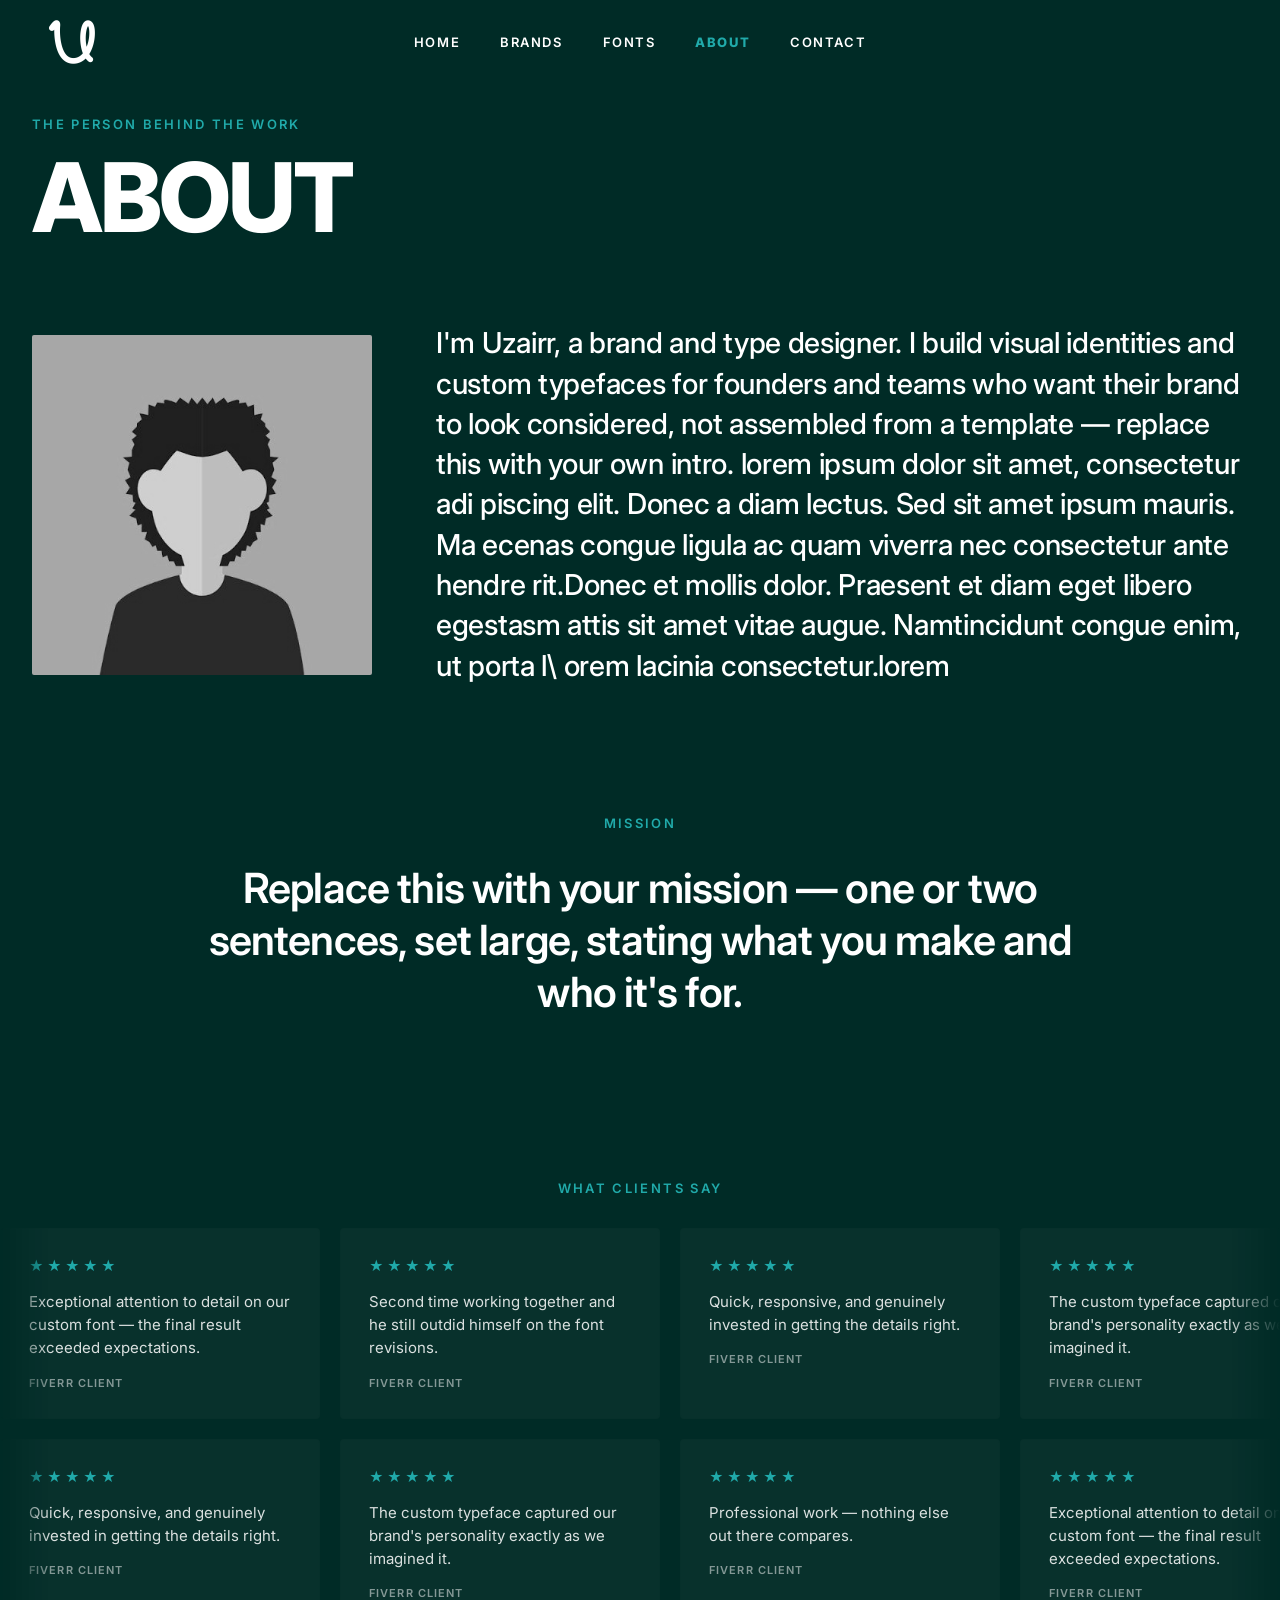
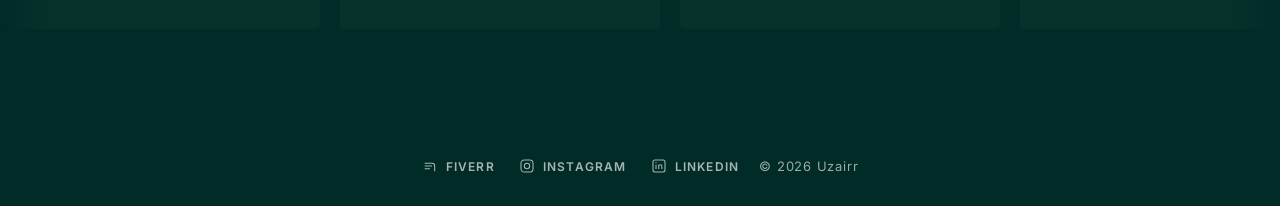
==== commit e74ce326: "Add files via upload" ====
--- a/about.html
+++ b/about.html
@@ -56,8 +56,12 @@
                     I'm Uzairr, a brand and type designer. I build visual identities
                     and custom typefaces for founders and teams who want their brand
                     to look considered, not assembled from a template — replace this
-                    with your own intro.
-                </p>
+                    with your own intro. lorem ipsum dolor sit amet, consectetur adi
+                    piscing elit. Donec a diam lectus. Sed sit amet ipsum mauris. Ma
+                    ecenas congue ligula ac quam viverra nec consectetur ante hendre
+                    rit.Donec et mollis dolor. Praesent et diam eget libero egestasm
+                    attis sit amet vitae augue. Namtincidunt congue enim, ut porta l\
+                    orem lacinia consectetur.lorem
             </div>
         </section>
 
--- a/styles.css
+++ b/styles.css
@@ -1,11 +1,5 @@
 /* ==========================================================
-   UZAIRR — HOME PAGE STYLES
-   Palette (per brief):
-     --bg      #FFFFFF  (use more)
-     --ink     #002B26  (use more)
-     --accent  #9FFFFC  (use less — rare highlight)
-     --accent2 #20AAAA  (use less — rare highlight)
-   Font: stand-in Inter, swap for Neue Haas Grotesk when licensed
+   UZAIRR — GLOBAL STYLES
 ========================================================== */
 
 :root {
@@ -61,7 +55,7 @@
     }
 }
 
-/* ---------- reveal-on-scroll ---------- */
+/* ---------- REVEAL ON SCROLL ---------- */
 .reveal {
     opacity: 0;
     transform: translateY(24px);
@@ -73,7 +67,9 @@
     transform: translateY(0);
 }
 
-/* ============ HEADER / NAV ============ */
+/* ==========================================================
+   NAVIGATION
+========================================================== */
 .site-header {
     position: sticky;
     top: 0;
@@ -83,7 +79,6 @@
 }
 
 .header-inner {
-    max-width: 1400px;
     margin: 0 auto;
     height: 100%;
     padding: 0 32px;
@@ -101,11 +96,9 @@
 
 .logo img {
     height: 80px;
-    /* ← FIXED: consistent across all pages */
     width: auto;
 }
 
-/* centered uppercase nav, per brief */
 .main-nav {
     position: absolute;
     left: 50%;
@@ -168,7 +161,9 @@
     transform: translateY(-7px) rotate(-45deg);
 }
 
-/* ============ HERO ============ */
+/* ==========================================================
+   HERO (Homepage)
+========================================================== */
 .hero {
     position: relative;
     max-width: 1400px;
@@ -245,13 +240,14 @@
     transform: scale(1.03);
 }
 
-/* ============ INNER PAGE HERO ============ */
+/* ==========================================================
+   INNER PAGE HERO (Brands, Fonts, About, Contact)
+========================================================== */
 .page-hero {
     position: relative;
-    max-width: 1400px;
     margin: 0 auto;
     padding: 32px 32px 48px;
-    overflow: hidden;
+    overflow: visible;
 }
 
 .page-title {
@@ -265,7 +261,36 @@
     z-index: 2;
 }
 
-/* ============ ABOUT: INTRO ============ */
+/* Full-width image for inner pages */
+.page-hero .hero-image {
+    width: 100vw;
+    max-width: 100vw;
+    margin-left: calc(-50vw + 50%);
+    margin-right: calc(-50vw + 50%);
+    padding: 0;
+    border-radius: 0px;
+    aspect-ratio: 16/9;
+    overflow: hidden;
+    position: relative;
+    z-index: 2;
+    background: transparent;
+}
+
+.page-hero .hero-image img {
+    width: 100%;
+    height: 100%;
+    object-fit: cover;
+    display: block;
+    transition: transform 1.2s var(--ease);
+}
+
+.page-hero .hero-image:hover img {
+    transform: scale(1.03);
+}
+
+/* ==========================================================
+   ABOUT PAGE
+========================================================== */
 .about-intro {
     max-width: 1400px;
     margin: 0 auto;
@@ -300,7 +325,6 @@
     letter-spacing: -0.01em;
 }
 
-/* ============ ABOUT: GENERIC SECTION ============ */
 .about-section {
     max-width: 1400px;
     margin: 0 auto;
@@ -377,7 +401,9 @@
     letter-spacing: -0.02em;
 }
 
-/* ============ CONTACT ============ */
+/* ==========================================================
+   CONTACT PAGE
+========================================================== */
 .contact-layout {
     max-width: 1400px;
     margin: 0 auto;
@@ -387,12 +413,15 @@
     gap: 64px;
 }
 
+/* --- RESIZE CONTACT IMAGE HERE --- */
 .contact-image {
-    flex: 0 0 380px;
+    flex: 0 0 400px;
     aspect-ratio: 4/5;
     overflow: hidden;
     border-radius: 2px;
 }
+
+/* --------------------------------- */
 
 .contact-image img {
     width: 100%;
@@ -401,29 +430,53 @@
     filter: grayscale(1);
 }
 
+.contact-image img {
+    transition: transform 0.6s var(--ease), filter 0.6s var(--ease);
+}
+
+.contact-image:hover img {
+    transform: scale(1.06);
+    filter: grayscale(0);
+}
+
 .contact-form-wrap {
     flex: 1;
     max-width: 560px;
 }
 
-.contact-form {
-    display: flex;
-    flex-direction: column;
-    gap: 24px;
-}
-
+.contact-card {
+    background: transparent;
+    border: none;
+    border-radius: 15%;
+    padding: 0px;
+    box-shadow: none;
+}
+
+.contact-intro {
+    font-size: 18px;
+    color: var(--accent2);
+    opacity: 0.8;
+    margin-bottom: 32px;
+    font-weight: 500;
+    letter-spacing: -0.01em;
+}
+
+/* Contact Form Inputs */
 .form-group {
     display: flex;
     flex-direction: column;
     gap: 8px;
+    margin-bottom: 24px;
 }
 
 .form-group label {
-    font-size: 12px;
+    font-size: 11px;
     font-weight: 600;
-    letter-spacing: 0.1em;
+    letter-spacing: 0.08em;
     text-transform: uppercase;
-    color: var(--accent2);
+    color: rgba(255, 255, 255, 0.4);
+    display: block;
+    margin-bottom: 6px;
 }
 
 .form-group input,
@@ -431,46 +484,65 @@
     font-family: var(--font-body);
     font-size: 16px;
     color: var(--ink);
-    background: transparent;
-    border: none;
-    border-bottom: 1px solid rgba(0, 43, 38, 0.2);
-    padding: 10px 0;
+    background: transparent !important;
+    border: none !important;
+    padding: 4px 0 16px 0;
+    width: 100%;
     resize: vertical;
-    transition: border-color 0.3s var(--ease);
+    transition: all 0.3s var(--ease);
+}
+
+.form-group input::placeholder,
+.form-group textarea::placeholder {
+    color: rgba(255, 255, 255, 0.2);
+    font-weight: 400;
+    font-size: 15px;
 }
 
 .form-group input:focus,
 .form-group textarea:focus {
     outline: none;
-    border-bottom-color: var(--ink);
-}
-
+    color: var(--accent2);
+    background: transparent !important;
+}
+
+.form-group input:focus::placeholder,
+.form-group textarea:focus::placeholder {
+    color: rgba(32, 170, 170, 0.3);
+}
+
+/* Contact Submit Button */
 .btn-submit {
     align-self: flex-start;
-    font-family: 'Courier New', Courier, monospace;
-    font-size: 14px;
-    font-weight: 700;
-    letter-spacing: 0.05em;
+    font-family: var(--font-body);
+    font-size: 13px;
+    font-weight: 600;
+    letter-spacing: 0.12em;
     text-transform: uppercase;
     color: var(--bg);
     background: var(--ink);
     border: none;
-    padding: 14px 32px;
+    padding: 14px 36px;
+    border-radius: 0px;
     cursor: pointer;
-    transition: background 0.3s var(--ease), transform 0.2s var(--ease);
+    transition: all 0.3s var(--ease);
+    margin-top: 8px;
 }
 
 .btn-submit:hover {
     background: var(--accent2);
+    color: var(--bg);
+    transform: translateY(-2px);
 }
 
 .btn-submit:active {
-    transform: scale(0.97);
+    transform: scale(0.98);
 }
 
 .btn-submit:disabled {
     opacity: 0.5;
     cursor: not-allowed;
+    transform: none;
 }
 
 .form-status {
@@ -487,7 +559,24 @@
     color: #b3261e;
 }
 
-/* ============ SECTION LABEL ============ */
+/* Contact Autofill fix */
+input:-webkit-autofill,
+input:-webkit-autofill:hover,
+input:-webkit-autofill:focus,
+input:-webkit-autofill:active {
+    -webkit-box-shadow: 0 0 0 30px #002B26 inset !important;
+    -webkit-text-fill-color: #FFFFFF !important;
+    transition: background-color 5000s ease-in-out 0s;
+}
+
+textarea:-webkit-autofill {
+    -webkit-box-shadow: 0 0 0 30px #002B26 inset !important;
+    -webkit-text-fill-color: #FFFFFF !important;
+}
+
+/* ==========================================================
+   GALLERIES (Home, Brands, Fonts)
+========================================================== */
 .section-label {
     font-size: 13px;
     font-weight: 600;
@@ -498,7 +587,6 @@
     margin-bottom: 32px;
 }
 
-/* ============ GALLERY 3x3 ============ */
 .gallery {
     max-width: 1400px;
     margin: 0 auto;
@@ -578,7 +666,19 @@
     --d: 8;
 }
 
-/* ============ TESTIMONIALS DUAL MARQUEE ============ */
+/* Fonts Page Specific Override */
+.fonts-grid {
+    grid-template-columns: 1fr;
+    gap: 20px;
+}
+
+.fonts-grid .gallery-item {
+    aspect-ratio: 16/4;
+}
+
+/* ==========================================================
+   TESTIMONIALS (Dual Marquee)
+========================================================== */
 .testimonials {
     padding: 64px 0 96px;
     border-top: 1px solid rgba(0, 43, 38, 0.08);
@@ -605,17 +705,14 @@
     gap: 20px;
 }
 
-/* Scroll left animation */
 .scroll-left {
     animation: scroll-left 40s linear infinite;
 }
 
-/* Scroll right animation */
 .scroll-right {
     animation: scroll-right 40s linear infinite;
 }
 
-/* Pause on hover for both tracks */
 .marquee-container:hover .scroll-left,
 .marquee-container:hover .scroll-right {
     animation-play-state: paused;
@@ -682,7 +779,9 @@
     }
 }
 
-/* ============ FOOTER ============ */
+/* ==========================================================
+   FOOTER
+========================================================== */
 .site-footer {
     padding: 32px;
 }
@@ -739,7 +838,9 @@
     text-decoration: none;
 }
 
-/* ============ RESPONSIVE ============ */
+/* ==========================================================
+   RESPONSIVE MEDIA QUERIES
+========================================================== */
 @media (max-width: 860px) {
     .testimonial-card {
         width: 260px;
@@ -848,6 +949,15 @@
         aspect-ratio: 1/1;
     }
 
+    .contact-card {
+        padding: 0px;
+    }
+
+    .btn-submit {
+        width: 100%;
+        justify-content: center;
+    }
+
     .hero-eyebrow {
         margin-bottom: 16px;
     }
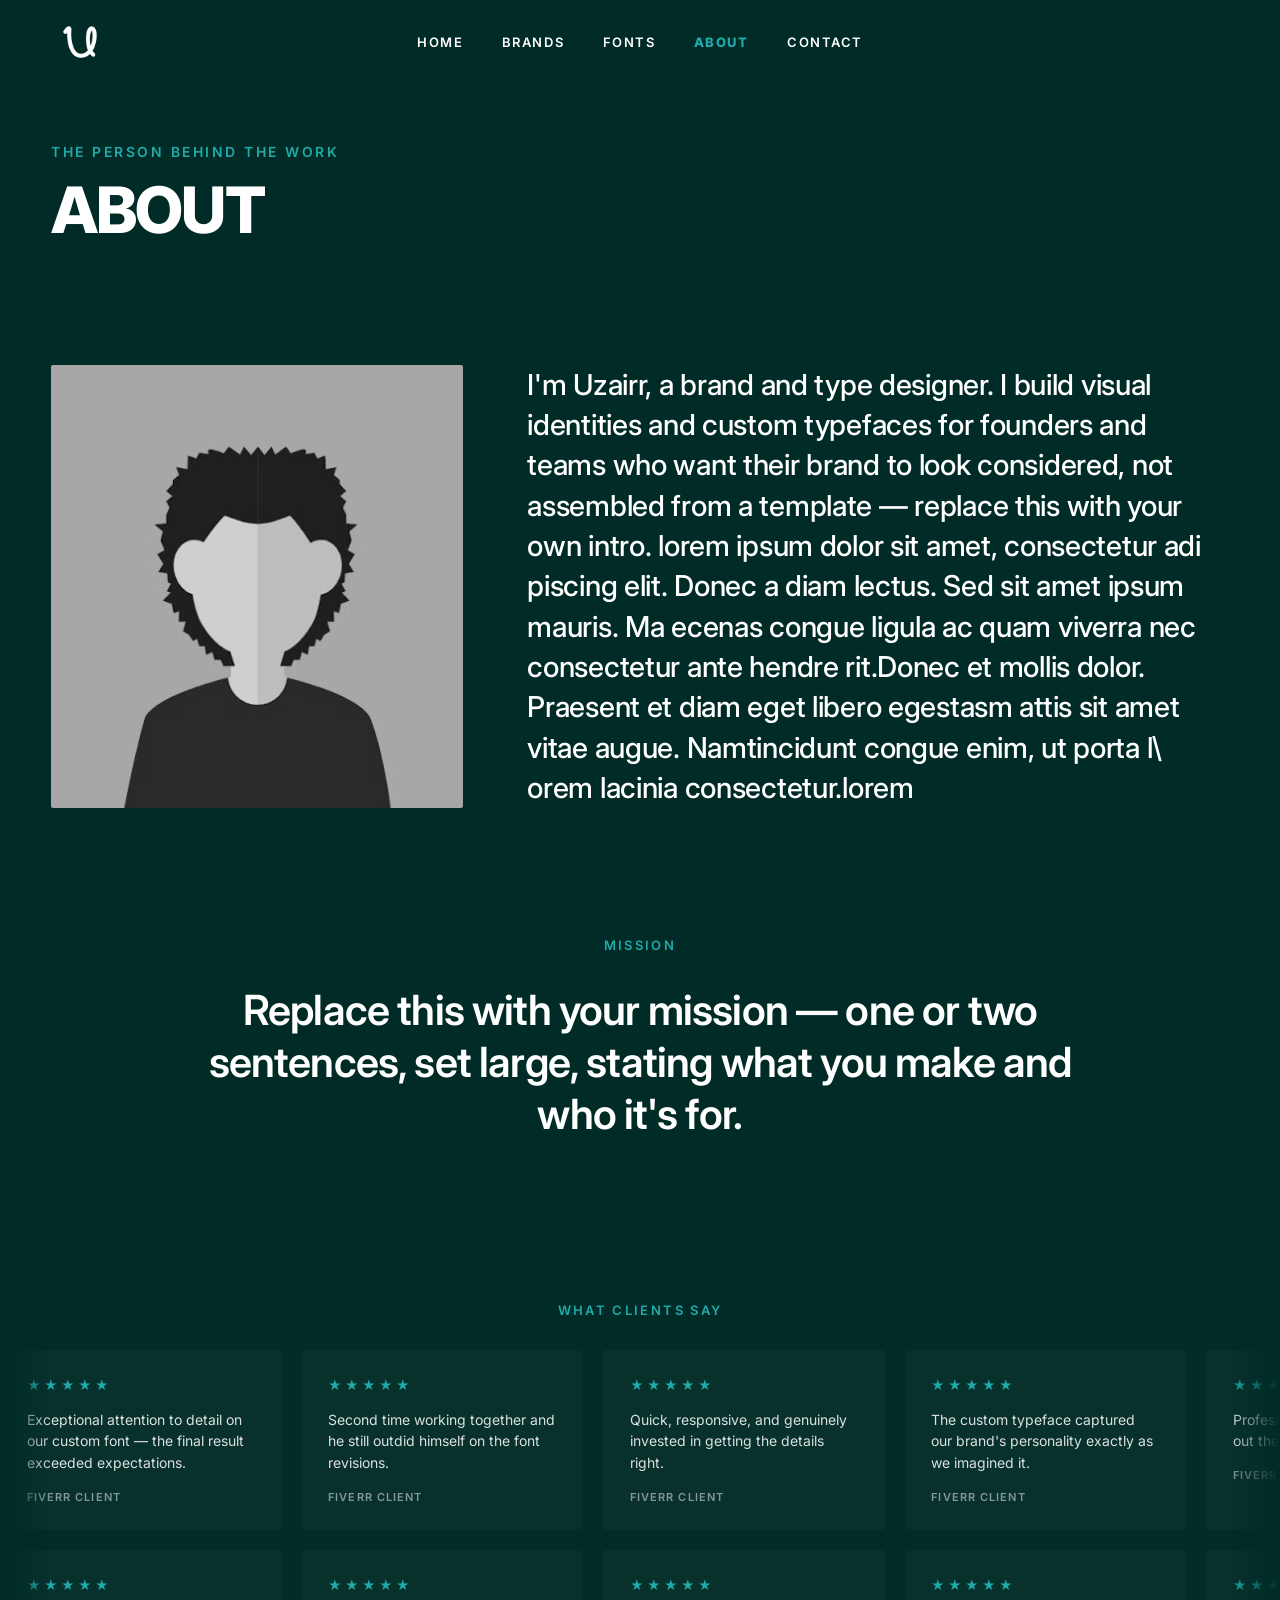
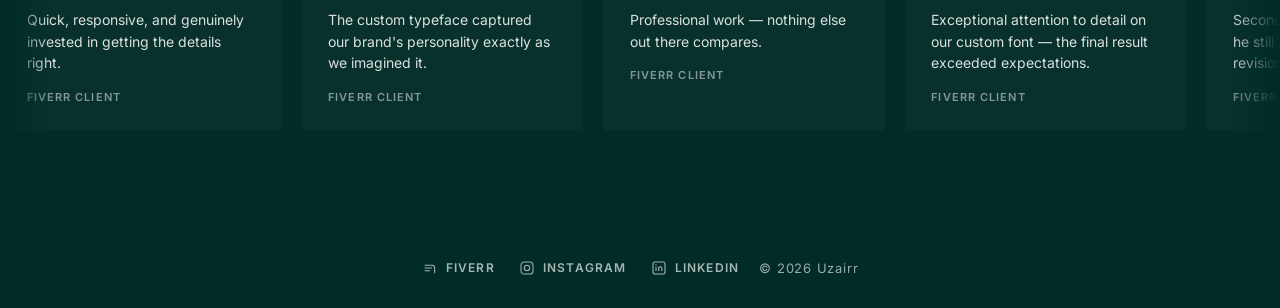
==== commit 33466462: "Add files via upload" ====
--- a/about.html
+++ b/about.html
@@ -14,268 +14,290 @@
 </head>
 
 <body>
-
-    <!-- ============ NAV ============ -->
-    <header class="site-header">
-        <div class="header-inner">
-            <a href="index.html" class="logo">
-                <img src="Uzairr2.png" alt="Uzairr">
-            </a>
-
-            <nav class="main-nav" id="mainNav">
-                <a href="index.html" class="nav-link">Home</a>
-                <a href="brands.html" class="nav-link">Brands</a>
-                <a href="fonts.html" class="nav-link">Fonts</a>
-                <a href="about.html" class="nav-link is-active">About</a>
-                <a href="contact.html" class="nav-link">Contact</a>
-            </nav>
-
-            <button class="nav-toggle" id="navToggle" aria-label="Open menu" aria-expanded="false">
-                <span></span><span></span><span></span>
-            </button>
-        </div>
-    </header>
-
-    <main>
-
-        <!-- ============ PAGE HERO ============ -->
-        <section class="page-hero">
-            <p class="hero-eyebrow reveal">The Person Behind The Work</p>
-            <h1 class="page-title reveal">About</h1>
-            <img class="hero-mark" src="assets/main_logo.jpeg" alt="" aria-hidden="true">
-        </section>
-
-        <!-- ============ INTRO: image beside short intro ============ -->
-        <section class="about-intro">
-            <div class="about-image reveal">
-                <img src="assets/place_holder_for_images_temprory.jpeg" alt="Uzairr">
+    <div id="page-scale">
+
+        <!-- ============ NAV ============ -->
+        <header class="site-header">
+            <div class="header-inner">
+                <a href="index.html" class="logo">
+                    <img src="Uzairr2.png" alt="Uzairr">
+                </a>
+
+                <nav class="main-nav" id="mainNav">
+                    <a href="index.html" class="nav-link">Home</a>
+                    <a href="brands.html" class="nav-link">Brands</a>
+                    <a href="fonts.html" class="nav-link">Fonts</a>
+                    <a href="about.html" class="nav-link is-active">About</a>
+                    <a href="contact.html" class="nav-link">Contact</a>
+                </nav>
+
+                <button class="nav-toggle" id="navToggle" aria-label="Open menu" aria-expanded="false">
+                    <span></span><span></span><span></span>
+                </button>
             </div>
-
-            <div class="about-text reveal">
-                <p>
-                    I'm Uzairr, a brand and type designer. I build visual identities
-                    and custom typefaces for founders and teams who want their brand
-                    to look considered, not assembled from a template — replace this
-                    with your own intro. lorem ipsum dolor sit amet, consectetur adi
-                    piscing elit. Donec a diam lectus. Sed sit amet ipsum mauris. Ma
-                    ecenas congue ligula ac quam viverra nec consectetur ante hendre
-                    rit.Donec et mollis dolor. Praesent et diam eget libero egestasm
-                    attis sit amet vitae augue. Namtincidunt congue enim, ut porta l\
-                    orem lacinia consectetur.lorem
-            </div>
-        </section>
-
-        <!-- ============ MISSION ============ -->
-        <section class="about-section about-mission">
-            <p class="section-label reveal">Mission</p>
-            <p class="mission-statement reveal">
-                Replace this with your mission — one or two sentences, set large,
-                stating what you make and who it's for.
-            </p>
-        </section>
-
-        <!-- ============ TESTIMONIALS (dual marquee) ============ -->
-        <section class="testimonials">
-            <p class="section-label reveal">What Clients Say</p>
-
-            <div class="marquee-container">
-                <!-- Top row - moving LEFT -->
-                <div class="marquee-row">
-                    <div class="marquee-track scroll-left" id="marqueeTrack1">
-                        <!-- Set 1 -->
-                        <span class="testimonial-card">
-                            <span class="testimonial-stars">★★★★★</span>
-                            <span class="testimonial-quote">Exceptional attention to detail on our custom font — the
-                                final result exceeded expectations.</span>
-                            <span class="testimonial-name">Fiverr Client</span>
-                        </span>
-                        <span class="testimonial-card">
-                            <span class="testimonial-stars">★★★★★</span>
-                            <span class="testimonial-quote">Second time working together and he still outdid himself on
-                                the font revisions.</span>
-                            <span class="testimonial-name">Fiverr Client</span>
-                        </span>
-                        <span class="testimonial-card">
-                            <span class="testimonial-stars">★★★★★</span>
-                            <span class="testimonial-quote">Quick, responsive, and genuinely invested in getting the
-                                details right.</span>
-                            <span class="testimonial-name">Fiverr Client</span>
-                        </span>
-                        <span class="testimonial-card">
-                            <span class="testimonial-stars">★★★★★</span>
-                            <span class="testimonial-quote">The custom typeface captured our brand's personality exactly
-                                as we imagined it.</span>
-                            <span class="testimonial-name">Fiverr Client</span>
-                        </span>
-                        <span class="testimonial-card">
-                            <span class="testimonial-stars">★★★★★</span>
-                            <span class="testimonial-quote">Professional work — nothing else out there compares.</span>
-                            <span class="testimonial-name">Fiverr Client</span>
-                        </span>
-
-                        <!-- Set 2 (duplicate) -->
-                        <span class="testimonial-card">
-                            <span class="testimonial-stars">★★★★★</span>
-                            <span class="testimonial-quote">Exceptional attention to detail on our custom font — the
-                                final result exceeded expectations.</span>
-                            <span class="testimonial-name">Fiverr Client</span>
-                        </span>
-                        <span class="testimonial-card">
-                            <span class="testimonial-stars">★★★★★</span>
-                            <span class="testimonial-quote">Second time working together and he still outdid himself on
-                                the font revisions.</span>
-                            <span class="testimonial-name">Fiverr Client</span>
-                        </span>
-                        <span class="testimonial-card">
-                            <span class="testimonial-stars">★★★★★</span>
-                            <span class="testimonial-quote">Quick, responsive, and genuinely invested in getting the
-                                details right.</span>
-                            <span class="testimonial-name">Fiverr Client</span>
-                        </span>
-                        <span class="testimonial-card">
-                            <span class="testimonial-stars">★★★★★</span>
-                            <span class="testimonial-quote">The custom typeface captured our brand's personality exactly
-                                as we imagined it.</span>
-                            <span class="testimonial-name">Fiverr Client</span>
-                        </span>
-                        <span class="testimonial-card">
-                            <span class="testimonial-stars">★★★★★</span>
-                            <span class="testimonial-quote">Professional work — nothing else out there compares.</span>
-                            <span class="testimonial-name">Fiverr Client</span>
-                        </span>
-
-                        <!-- Set 3 (duplicate again for extra safety) -->
-                        <span class="testimonial-card">
-                            <span class="testimonial-stars">★★★★★</span>
-                            <span class="testimonial-quote">Exceptional attention to detail on our custom font — the
-                                final result exceeded expectations.</span>
-                            <span class="testimonial-name">Fiverr Client</span>
-                        </span>
-                        <span class="testimonial-card">
-                            <span class="testimonial-stars">★★★★★</span>
-                            <span class="testimonial-quote">Second time working together and he still outdid himself on
-                                the font revisions.</span>
-                            <span class="testimonial-name">Fiverr Client</span>
-                        </span>
-                        <span class="testimonial-card">
-                            <span class="testimonial-stars">★★★★★</span>
-                            <span class="testimonial-quote">Quick, responsive, and genuinely invested in getting the
-                                details right.</span>
-                            <span class="testimonial-name">Fiverr Client</span>
-                        </span>
-                        <span class="testimonial-card">
-                            <span class="testimonial-stars">★★★★★</span>
-                            <span class="testimonial-quote">The custom typeface captured our brand's personality exactly
-                                as we imagined it.</span>
-                            <span class="testimonial-name">Fiverr Client</span>
-                        </span>
-                        <span class="testimonial-card">
-                            <span class="testimonial-stars">★★★★★</span>
-                            <span class="testimonial-quote">Professional work — nothing else out there compares.</span>
-                            <span class="testimonial-name">Fiverr Client</span>
-                        </span>
+        </header>
+
+        <main>
+
+            <!-- ============ PAGE HERO ============ -->
+            <section class="page-hero">
+                <p class="hero-eyebrow reveal">The Person Behind The Work</p>
+                <h1 class="page-title reveal">About</h1>
+                <img class="hero-mark" src="assets/main_logo.jpeg" alt="" aria-hidden="true">
+            </section>
+
+            <!-- ============ INTRO: image beside short intro ============ -->
+            <section class="about-intro">
+                <div class="about-image reveal">
+                    <img src="assets/place_holder_for_images_temprory.jpeg" alt="Uzairr">
+                </div>
+
+                <div class="about-text reveal">
+                    <p>
+                        I'm Uzairr, a brand and type designer. I build visual identities
+                        and custom typefaces for founders and teams who want their brand
+                        to look considered, not assembled from a template — replace this
+                        with your own intro. lorem ipsum dolor sit amet, consectetur adi
+                        piscing elit. Donec a diam lectus. Sed sit amet ipsum mauris. Ma
+                        ecenas congue ligula ac quam viverra nec consectetur ante hendre
+                        rit.Donec et mollis dolor. Praesent et diam eget libero egestasm
+                        attis sit amet vitae augue. Namtincidunt congue enim, ut porta l\
+                        orem lacinia consectetur.lorem
+                    </p>
+                </div>
+            </section>
+
+            <!-- ============ MISSION ============ -->
+            <section class="about-section about-mission">
+                <p class="section-label reveal">Mission</p>
+                <p class="mission-statement reveal">
+                    Replace this with your mission — one or two sentences, set large,
+                    stating what you make and who it's for.
+                </p>
+            </section>
+
+            <!-- ============ TESTIMONIALS (dual marquee) ============ -->
+            <section class="testimonials">
+                <p class="section-label reveal">What Clients Say</p>
+
+                <div class="marquee-container">
+                    <!-- Top row - moving LEFT -->
+                    <div class="marquee-row">
+                        <div class="marquee-track scroll-left" id="marqueeTrack1">
+                            <!-- Set 1 -->
+                            <span class="testimonial-card">
+                                <span class="testimonial-stars">★★★★★</span>
+                                <span class="testimonial-quote">Exceptional attention to detail on our custom font — the
+                                    final result exceeded expectations.</span>
+                                <span class="testimonial-name">Fiverr Client</span>
+                            </span>
+                            <span class="testimonial-card">
+                                <span class="testimonial-stars">★★★★★</span>
+                                <span class="testimonial-quote">Second time working together and he still outdid himself
+                                    on
+                                    the font revisions.</span>
+                                <span class="testimonial-name">Fiverr Client</span>
+                            </span>
+                            <span class="testimonial-card">
+                                <span class="testimonial-stars">★★★★★</span>
+                                <span class="testimonial-quote">Quick, responsive, and genuinely invested in getting the
+                                    details right.</span>
+                                <span class="testimonial-name">Fiverr Client</span>
+                            </span>
+                            <span class="testimonial-card">
+                                <span class="testimonial-stars">★★★★★</span>
+                                <span class="testimonial-quote">The custom typeface captured our brand's personality
+                                    exactly
+                                    as we imagined it.</span>
+                                <span class="testimonial-name">Fiverr Client</span>
+                            </span>
+                            <span class="testimonial-card">
+                                <span class="testimonial-stars">★★★★★</span>
+                                <span class="testimonial-quote">Professional work — nothing else out there
+                                    compares.</span>
+                                <span class="testimonial-name">Fiverr Client</span>
+                            </span>
+
+                            <!-- Set 2 (duplicate) -->
+                            <span class="testimonial-card">
+                                <span class="testimonial-stars">★★★★★</span>
+                                <span class="testimonial-quote">Exceptional attention to detail on our custom font — the
+                                    final result exceeded expectations.</span>
+                                <span class="testimonial-name">Fiverr Client</span>
+                            </span>
+                            <span class="testimonial-card">
+                                <span class="testimonial-stars">★★★★★</span>
+                                <span class="testimonial-quote">Second time working together and he still outdid himself
+                                    on
+                                    the font revisions.</span>
+                                <span class="testimonial-name">Fiverr Client</span>
+                            </span>
+                            <span class="testimonial-card">
+                                <span class="testimonial-stars">★★★★★</span>
+                                <span class="testimonial-quote">Quick, responsive, and genuinely invested in getting the
+                                    details right.</span>
+                                <span class="testimonial-name">Fiverr Client</span>
+                            </span>
+                            <span class="testimonial-card">
+                                <span class="testimonial-stars">★★★★★</span>
+                                <span class="testimonial-quote">The custom typeface captured our brand's personality
+                                    exactly
+                                    as we imagined it.</span>
+                                <span class="testimonial-name">Fiverr Client</span>
+                            </span>
+                            <span class="testimonial-card">
+                                <span class="testimonial-stars">★★★★★</span>
+                                <span class="testimonial-quote">Professional work — nothing else out there
+                                    compares.</span>
+                                <span class="testimonial-name">Fiverr Client</span>
+                            </span>
+
+                            <!-- Set 3 (duplicate again for extra safety) -->
+                            <span class="testimonial-card">
+                                <span class="testimonial-stars">★★★★★</span>
+                                <span class="testimonial-quote">Exceptional attention to detail on our custom font — the
+                                    final result exceeded expectations.</span>
+                                <span class="testimonial-name">Fiverr Client</span>
+                            </span>
+                            <span class="testimonial-card">
+                                <span class="testimonial-stars">★★★★★</span>
+                                <span class="testimonial-quote">Second time working together and he still outdid himself
+                                    on
+                                    the font revisions.</span>
+                                <span class="testimonial-name">Fiverr Client</span>
+                            </span>
+                            <span class="testimonial-card">
+                                <span class="testimonial-stars">★★★★★</span>
+                                <span class="testimonial-quote">Quick, responsive, and genuinely invested in getting the
+                                    details right.</span>
+                                <span class="testimonial-name">Fiverr Client</span>
+                            </span>
+                            <span class="testimonial-card">
+                                <span class="testimonial-stars">★★★★★</span>
+                                <span class="testimonial-quote">The custom typeface captured our brand's personality
+                                    exactly
+                                    as we imagined it.</span>
+                                <span class="testimonial-name">Fiverr Client</span>
+                            </span>
+                            <span class="testimonial-card">
+                                <span class="testimonial-stars">★★★★★</span>
+                                <span class="testimonial-quote">Professional work — nothing else out there
+                                    compares.</span>
+                                <span class="testimonial-name">Fiverr Client</span>
+                            </span>
+                        </div>
+                    </div>
+
+                    <!-- Bottom row - moving RIGHT -->
+                    <div class="marquee-row">
+                        <div class="marquee-track scroll-right" id="marqueeTrack2">
+                            <!-- Set 1 -->
+                            <span class="testimonial-card">
+                                <span class="testimonial-stars">★★★★★</span>
+                                <span class="testimonial-quote">Quick, responsive, and genuinely invested in getting the
+                                    details right.</span>
+                                <span class="testimonial-name">Fiverr Client</span>
+                            </span>
+                            <span class="testimonial-card">
+                                <span class="testimonial-stars">★★★★★</span>
+                                <span class="testimonial-quote">The custom typeface captured our brand's personality
+                                    exactly
+                                    as we imagined it.</span>
+                                <span class="testimonial-name">Fiverr Client</span>
+                            </span>
+                            <span class="testimonial-card">
+                                <span class="testimonial-stars">★★★★★</span>
+                                <span class="testimonial-quote">Professional work — nothing else out there
+                                    compares.</span>
+                                <span class="testimonial-name">Fiverr Client</span>
+                            </span>
+                            <span class="testimonial-card">
+                                <span class="testimonial-stars">★★★★★</span>
+                                <span class="testimonial-quote">Exceptional attention to detail on our custom font — the
+                                    final result exceeded expectations.</span>
+                                <span class="testimonial-name">Fiverr Client</span>
+                            </span>
+                            <span class="testimonial-card">
+                                <span class="testimonial-stars">★★★★★</span>
+                                <span class="testimonial-quote">Second time working together and he still outdid himself
+                                    on
+                                    the font revisions.</span>
+                                <span class="testimonial-name">Fiverr Client</span>
+                            </span>
+
+                            <!-- Set 2 (duplicate) -->
+                            <span class="testimonial-card">
+                                <span class="testimonial-stars">★★★★★</span>
+                                <span class="testimonial-quote">Quick, responsive, and genuinely invested in getting the
+                                    details right.</span>
+                                <span class="testimonial-name">Fiverr Client</span>
+                            </span>
+                            <span class="testimonial-card">
+                                <span class="testimonial-stars">★★★★★</span>
+                                <span class="testimonial-quote">The custom typeface captured our brand's personality
+                                    exactly
+                                    as we imagined it.</span>
+                                <span class="testimonial-name">Fiverr Client</span>
+                            </span>
+                            <span class="testimonial-card">
+                                <span class="testimonial-stars">★★★★★</span>
+                                <span class="testimonial-quote">Professional work — nothing else out there
+                                    compares.</span>
+                                <span class="testimonial-name">Fiverr Client</span>
+                            </span>
+                            <span class="testimonial-card">
+                                <span class="testimonial-stars">★★★★★</span>
+                                <span class="testimonial-quote">Exceptional attention to detail on our custom font — the
+                                    final result exceeded expectations.</span>
+                                <span class="testimonial-name">Fiverr Client</span>
+                            </span>
+                            <span class="testimonial-card">
+                                <span class="testimonial-stars">★★★★★</span>
+                                <span class="testimonial-quote">Second time working together and he still outdid himself
+                                    on
+                                    the font revisions.</span>
+                                <span class="testimonial-name">Fiverr Client</span>
+                            </span>
+
+                            <!-- Set 3 (duplicate again for extra safety) -->
+                            <span class="testimonial-card">
+                                <span class="testimonial-stars">★★★★★</span>
+                                <span class="testimonial-quote">Quick, responsive, and genuinely invested in getting the
+                                    details right.</span>
+                                <span class="testimonial-name">Fiverr Client</span>
+                            </span>
+                            <span class="testimonial-card">
+                                <span class="testimonial-stars">★★★★★</span>
+                                <span class="testimonial-quote">The custom typeface captured our brand's personality
+                                    exactly
+                                    as we imagined it.</span>
+                                <span class="testimonial-name">Fiverr Client</span>
+                            </span>
+                            <span class="testimonial-card">
+                                <span class="testimonial-stars">★★★★★</span>
+                                <span class="testimonial-quote">Professional work — nothing else out there
+                                    compares.</span>
+                                <span class="testimonial-name">Fiverr Client</span>
+                            </span>
+                            <span class="testimonial-card">
+                                <span class="testimonial-stars">★★★★★</span>
+                                <span class="testimonial-quote">Exceptional attention to detail on our custom font — the
+                                    final result exceeded expectations.</span>
+                                <span class="testimonial-name">Fiverr Client</span>
+                            </span>
+                            <span class="testimonial-card">
+                                <span class="testimonial-stars">★★★★★</span>
+                                <span class="testimonial-quote">Second time working together and he still outdid himself
+                                    on
+                                    the font revisions.</span>
+                                <span class="testimonial-name">Fiverr Client</span>
+                            </span>
+                        </div>
                     </div>
                 </div>
-
-                <!-- Bottom row - moving RIGHT -->
-                <div class="marquee-row">
-                    <div class="marquee-track scroll-right" id="marqueeTrack2">
-                        <!-- Set 1 -->
-                        <span class="testimonial-card">
-                            <span class="testimonial-stars">★★★★★</span>
-                            <span class="testimonial-quote">Quick, responsive, and genuinely invested in getting the
-                                details right.</span>
-                            <span class="testimonial-name">Fiverr Client</span>
-                        </span>
-                        <span class="testimonial-card">
-                            <span class="testimonial-stars">★★★★★</span>
-                            <span class="testimonial-quote">The custom typeface captured our brand's personality exactly
-                                as we imagined it.</span>
-                            <span class="testimonial-name">Fiverr Client</span>
-                        </span>
-                        <span class="testimonial-card">
-                            <span class="testimonial-stars">★★★★★</span>
-                            <span class="testimonial-quote">Professional work — nothing else out there compares.</span>
-                            <span class="testimonial-name">Fiverr Client</span>
-                        </span>
-                        <span class="testimonial-card">
-                            <span class="testimonial-stars">★★★★★</span>
-                            <span class="testimonial-quote">Exceptional attention to detail on our custom font — the
-                                final result exceeded expectations.</span>
-                            <span class="testimonial-name">Fiverr Client</span>
-                        </span>
-                        <span class="testimonial-card">
-                            <span class="testimonial-stars">★★★★★</span>
-                            <span class="testimonial-quote">Second time working together and he still outdid himself on
-                                the font revisions.</span>
-                            <span class="testimonial-name">Fiverr Client</span>
-                        </span>
-
-                        <!-- Set 2 (duplicate) -->
-                        <span class="testimonial-card">
-                            <span class="testimonial-stars">★★★★★</span>
-                            <span class="testimonial-quote">Quick, responsive, and genuinely invested in getting the
-                                details right.</span>
-                            <span class="testimonial-name">Fiverr Client</span>
-                        </span>
-                        <span class="testimonial-card">
-                            <span class="testimonial-stars">★★★★★</span>
-                            <span class="testimonial-quote">The custom typeface captured our brand's personality exactly
-                                as we imagined it.</span>
-                            <span class="testimonial-name">Fiverr Client</span>
-                        </span>
-                        <span class="testimonial-card">
-                            <span class="testimonial-stars">★★★★★</span>
-                            <span class="testimonial-quote">Professional work — nothing else out there compares.</span>
-                            <span class="testimonial-name">Fiverr Client</span>
-                        </span>
-                        <span class="testimonial-card">
-                            <span class="testimonial-stars">★★★★★</span>
-                            <span class="testimonial-quote">Exceptional attention to detail on our custom font — the
-                                final result exceeded expectations.</span>
-                            <span class="testimonial-name">Fiverr Client</span>
-                        </span>
-                        <span class="testimonial-card">
-                            <span class="testimonial-stars">★★★★★</span>
-                            <span class="testimonial-quote">Second time working together and he still outdid himself on
-                                the font revisions.</span>
-                            <span class="testimonial-name">Fiverr Client</span>
-                        </span>
-
-                        <!-- Set 3 (duplicate again for extra safety) -->
-                        <span class="testimonial-card">
-                            <span class="testimonial-stars">★★★★★</span>
-                            <span class="testimonial-quote">Quick, responsive, and genuinely invested in getting the
-                                details right.</span>
-                            <span class="testimonial-name">Fiverr Client</span>
-                        </span>
-                        <span class="testimonial-card">
-                            <span class="testimonial-stars">★★★★★</span>
-                            <span class="testimonial-quote">The custom typeface captured our brand's personality exactly
-                                as we imagined it.</span>
-                            <span class="testimonial-name">Fiverr Client</span>
-                        </span>
-                        <span class="testimonial-card">
-                            <span class="testimonial-stars">★★★★★</span>
-                            <span class="testimonial-quote">Professional work — nothing else out there compares.</span>
-                            <span class="testimonial-name">Fiverr Client</span>
-                        </span>
-                        <span class="testimonial-card">
-                            <span class="testimonial-stars">★★★★★</span>
-                            <span class="testimonial-quote">Exceptional attention to detail on our custom font — the
-                                final result exceeded expectations.</span>
-                            <span class="testimonial-name">Fiverr Client</span>
-                        </span>
-                        <span class="testimonial-card">
-                            <span class="testimonial-stars">★★★★★</span>
-                            <span class="testimonial-quote">Second time working together and he still outdid himself on
-                                the font revisions.</span>
-                            <span class="testimonial-name">Fiverr Client</span>
-                        </span>
-                    </div>
-                </div>
-            </div>
-        </section>
+            </section>
+
+        </main>
 
         <!-- ============ FOOTER ============ -->
         <footer class="site-footer">
@@ -315,8 +337,9 @@
                 <p>&#169; 2026 Uzairr</p>
             </div>
         </footer>
-
-        <script src="script.js"></script>
+    </div>
+    <script src="script.js"></script>
+    <script src="js/scale.js"></script>
 </body>
 
 </html>
--- a/styles.css
+++ b/styles.css
@@ -13,6 +13,17 @@
 
     --nav-h: 84px;
     --ease: cubic-bezier(0.16, 1, 0.3, 1);
+
+    /* This is the "normal desktop" design width. Everything is built to look
+       right at this size. Screens wider than this don't get a different
+       layout — the whole page just gets zoomed up uniformly (see the
+       "UNIFORM SCALE FOR BIG SCREENS" rule near the bottom of this file). */
+    --design-w: 1800px;
+    --max-w: var(--design-w);
+
+    /* Fluid only up to the design width — flat after that, since zoom
+       handles all further growth on bigger screens. */
+    --pad-x: clamp(16px, 4vw, 72px);
 }
 
 * {
@@ -31,11 +42,13 @@
     font-family: var(--font-body);
     -webkit-font-smoothing: antialiased;
     overflow-x: hidden;
+    width: 100%;
 }
 
 img {
     display: block;
     max-width: 100%;
+    height: auto;
 }
 
 a {
@@ -76,12 +89,15 @@
     z-index: 60;
     height: var(--nav-h);
     background: rgba(0, 0, 0, 0);
+    width: 100%;
 }
 
 .header-inner {
+    width: 100%;
+    max-width: var(--max-w);
     margin: 0 auto;
     height: 100%;
-    padding: 0 32px;
+    padding: 0 var(--pad-x);
     display: flex;
     align-items: center;
     justify-content: space-between;
@@ -95,7 +111,7 @@
 }
 
 .logo img {
-    height: 80px;
+    height: clamp(50px, 4.5vw, 84px);
     width: auto;
 }
 
@@ -105,11 +121,11 @@
     top: 50%;
     transform: translate(-50%, -50%);
     display: flex;
-    gap: 40px;
+    gap: clamp(20px, 3vw, 40px);
 }
 
 .nav-link {
-    font-size: 13px;
+    font-size: clamp(13px, 0.8vw, 15px);
     font-weight: 600;
     letter-spacing: 0.12em;
     text-transform: uppercase;
@@ -166,13 +182,14 @@
 ========================================================== */
 .hero {
     position: relative;
-    max-width: 1400px;
+    width: 100%;
+    max-width: var(--max-w);
     margin: 0 auto;
-    padding: 32px 50px 64px;
+    padding: clamp(32px, 6vw, 80px) var(--pad-x);
 }
 
 .hero-eyebrow {
-    font-size: 13px;
+    font-size: clamp(13px, calc(0.15vw + 12px), 16px);
     font-weight: 600;
     letter-spacing: 0.18em;
     text-transform: uppercase;
@@ -180,10 +197,12 @@
     margin-bottom: 20px;
 }
 
+/* Fluid up to the normal-desktop design width; flat after that, since the
+   zoom rule further down scales the whole page (this included) on bigger screens. */
 .hero-title {
     font-family: var(--font-display);
     font-weight: 800;
-    font-size: clamp(3.2rem, 11vw, 9rem);
+    font-size: clamp(3rem, 7vw, 8rem);
     line-height: 0.92;
     letter-spacing: -0.03em;
     text-transform: uppercase;
@@ -245,15 +264,16 @@
 ========================================================== */
 .page-hero {
     position: relative;
+    width: 100%;
     margin: 0 auto;
-    padding: 32px 32px 48px;
+    padding: clamp(32px, 5vw, 60px) var(--pad-x);
     overflow: visible;
 }
 
 .page-title {
     font-family: var(--font-display);
     font-weight: 800;
-    font-size: clamp(2.6rem, 8vw, 6rem);
+    font-size: clamp(2.6rem, 5vw, 5.5rem);
     line-height: 0.95;
     letter-spacing: -0.03em;
     text-transform: uppercase;
@@ -292,16 +312,17 @@
    ABOUT PAGE
 ========================================================== */
 .about-intro {
-    max-width: 1400px;
+    width: 100%;
+    max-width: var(--max-w);
     margin: 0 auto;
-    padding: 32px 32px 96px;
-    display: flex;
-    align-items: center;
-    gap: 64px;
+    padding: clamp(32px, 5vw, 80px) var(--pad-x);
+    display: flex;
+    align-items: stretch;
+    gap: clamp(32px, 6vw, 64px);
 }
 
 .about-image {
-    flex: 0 0 340px;
+    flex: 0 0 35%;
     aspect-ratio: 1/1;
     overflow: hidden;
     border-radius: 2px;
@@ -316,19 +337,24 @@
 
 .about-text {
     flex: 1;
+    display: flex;
+    align-items: center;
 }
 
 .about-text p {
-    font-size: clamp(1.3rem, 2.4vw, 1.8rem);
+    font-size: clamp(1.2rem, 2.5vw, 1.8rem);
     font-weight: 500;
     line-height: 1.4;
     letter-spacing: -0.01em;
+    max-width: 60ch;
+    /* keeps line length readable even on ultra-wide */
 }
 
 .about-section {
-    max-width: 1400px;
+    width: 100%;
+    max-width: var(--max-w);
     margin: 0 auto;
-    padding: 32px 32px;
+    padding: clamp(32px, 5vw, 80px) var(--pad-x);
     border-top: 1px solid rgba(0, 43, 38, 0.08);
 }
 
@@ -405,32 +431,27 @@
    CONTACT PAGE
 ========================================================== */
 .contact-layout {
-    max-width: 1400px;
+    width: 100%;
+    max-width: var(--max-w);
     margin: 0 auto;
-    padding: 32px 32px 96px;
-    display: flex;
-    align-items: flex-start;
-    gap: 64px;
-}
-
-/* --- RESIZE CONTACT IMAGE HERE --- */
+    padding: clamp(32px, 5vw, 80px) var(--pad-x);
+    display: flex;
+    align-items: stretch;
+    gap: clamp(32px, 6vw, 64px);
+}
+
 .contact-image {
-    flex: 0 0 400px;
+    flex: 0 0 35%;
     aspect-ratio: 4/5;
     overflow: hidden;
     border-radius: 2px;
 }
 
-/* --------------------------------- */
-
 .contact-image img {
     width: 100%;
     height: 100%;
     object-fit: cover;
     filter: grayscale(1);
-}
-
-.contact-image img {
     transition: transform 0.6s var(--ease), filter 0.6s var(--ease);
 }
 
@@ -461,7 +482,6 @@
     letter-spacing: -0.01em;
 }
 
-/* Contact Form Inputs */
 .form-group {
     display: flex;
     flex-direction: column;
@@ -511,7 +531,6 @@
     color: rgba(32, 170, 170, 0.3);
 }
 
-/* Contact Submit Button */
 .btn-submit {
     align-self: flex-start;
     font-family: var(--font-body);
@@ -559,7 +578,6 @@
     color: #b3261e;
 }
 
-/* Contact Autofill fix */
 input:-webkit-autofill,
 input:-webkit-autofill:hover,
 input:-webkit-autofill:focus,
@@ -588,20 +606,28 @@
 }
 
 .gallery {
-    max-width: 1400px;
+    width: 100%;
+    max-width: var(--max-w);
     margin: 0 auto;
-    padding: 96px 32px;
+    padding: clamp(40px, 8vw, 120px) var(--pad-x);
 }
 
 .gallery-grid {
     display: grid;
     grid-template-columns: repeat(3, 1fr);
-    gap: 12px;
+    gap: clamp(8px, 0.8vw, 24px);
 }
 
 .grid-6x6 {
-    grid-template-columns: repeat(6, 1fr);
-    gap: 8px;
+    display: flex;
+    flex-wrap: wrap;
+    justify-content: center;
+    gap: clamp(6px, 0.5vw, 16px);
+}
+
+.grid-6x6 .gallery-item {
+    flex: 0 1 calc((100% - 5 * clamp(6px, 0.5vw, 16px)) / 6);
+    aspect-ratio: 1/1;
 }
 
 .gallery-item {
@@ -609,7 +635,7 @@
     overflow: hidden;
     background: var(--ink);
     position: relative;
-    border-radius: 10px;
+    border-radius: clamp(8px, 0.6vw, 20px);
 }
 
 .gallery-item img {
@@ -666,14 +692,13 @@
     --d: 8;
 }
 
-/* Fonts Page Specific Override */
 .fonts-grid {
     grid-template-columns: 1fr;
     gap: 20px;
 }
 
 .fonts-grid .gallery-item {
-    aspect-ratio: 16/4;
+    aspect-ratio: 16/9;
 }
 
 /* ==========================================================
@@ -718,10 +743,11 @@
     animation-play-state: paused;
 }
 
+/* Fluid card sizing — no more snap from 320px to 550px at the old 2000px cutoff */
 .testimonial-card {
     flex-shrink: 0;
-    width: 320px;
-    padding: 28px;
+    width: clamp(240px, 22vw, 420px);
+    padding: clamp(20px, 2vw, 36px);
     border: 1px solid rgba(0, 43, 38, 0.12);
     border-radius: 4px;
     display: flex;
@@ -739,12 +765,12 @@
 
 .testimonial-stars {
     color: var(--accent2);
-    font-size: 14px;
+    font-size: clamp(13px, 0.85vw, 17px);
     letter-spacing: 3px;
 }
 
 .testimonial-quote {
-    font-size: 15px;
+    font-size: clamp(14px, 1vw, 18px);
     line-height: 1.55;
     color: var(--ink);
     opacity: 0.85;
@@ -787,7 +813,8 @@
 }
 
 .footer-inner {
-    max-width: 1400px;
+    width: 100%;
+    max-width: var(--max-w);
     margin: 0 auto;
     display: flex;
     align-items: center;
@@ -841,6 +868,20 @@
 /* ==========================================================
    RESPONSIVE MEDIA QUERIES
 ========================================================== */
+
+/* iPads & Tablets (Landscape) */
+@media (max-width: 1024px) {
+    .main-nav {
+        gap: 30px;
+    }
+
+    .about-image,
+    .contact-image {
+        flex: 0 0 40%;
+    }
+}
+
+/* Tablets & Large Phones */
 @media (max-width: 860px) {
     .testimonial-card {
         width: 260px;
@@ -864,12 +905,13 @@
         flex-direction: column;
         align-items: center;
         justify-content: center;
-        gap: 32px;
+        gap: 40px;
         background: var(--bg);
         height: calc(100vh - var(--nav-h));
         transition: transform 0.4s var(--ease), opacity 0.4s var(--ease);
         transform: translateX(100%);
         opacity: 0;
+        padding: 20px;
     }
 
     .main-nav.is-open {
@@ -889,97 +931,75 @@
         height: 32px;
     }
 
-    .header-inner {
-        padding: 0 20px;
-    }
-
     .gallery-grid {
         grid-template-columns: repeat(2, 1fr);
     }
 
-    .grid-6x6 {
-        grid-template-columns: repeat(3, 1fr);
-    }
-
-    .hero {
-        padding: 48px 20px 40px;
-    }
-
-    .gallery {
-        padding: 64px 20px;
-    }
-
-    .page-hero {
-        padding: 40px 20px 32px;
-    }
-
-    .about-intro {
+    .grid-6x6 .gallery-item {
+        flex-basis: calc((100% - 2 * clamp(6px, 0.5vw, 16px)) / 3);
+    }
+
+    .fonts-grid .gallery-item {
+        aspect-ratio: 16/9;
+    }
+
+    .about-intro,
+    .contact-layout {
         flex-direction: column;
         align-items: flex-start;
-        gap: 32px;
-        padding: 8px 20px 64px;
-    }
-
-    .about-image {
-        flex: 0 0 auto;
-        width: 100%;
-        max-width: 280px;
-    }
-
-    .about-section {
-        padding: 48px 20px;
-    }
-
-    .experience-item {
-        flex-direction: column;
-        align-items: flex-start;
-        gap: 6px;
-    }
-
-    .contact-layout {
-        flex-direction: column;
-        gap: 32px;
-        padding: 8px 20px 64px;
-    }
-
+        gap: 40px;
+    }
+
+    .about-image,
     .contact-image {
         flex: 0 0 auto;
         width: 100%;
-        max-width: 280px;
-        aspect-ratio: 1/1;
-    }
-
-    .contact-card {
-        padding: 0px;
+        max-width: 100%;
+        aspect-ratio: 16/9;
+    }
+
+    .contact-form-wrap {
+        max-width: 100%;
+    }
+
+    .hero {
+        padding-top: 48px;
+        padding-bottom: 40px;
+    }
+
+    .gallery {
+        padding-top: 64px;
+        padding-bottom: 64px;
+    }
+
+    .page-hero {
+        padding-top: 40px;
+        padding-bottom: 32px;
+    }
+
+    .hero-eyebrow {
+        margin-bottom: 16px;
+    }
+
+    .hero-title {
+        line-height: 1.02;
+    }
+
+    .hero-mark {
+        display: none;
+    }
+
+    .hero-image {
+        margin-top: 36px;
     }
 
     .btn-submit {
         width: 100%;
         justify-content: center;
     }
-
-    .hero-eyebrow {
-        margin-bottom: 16px;
-    }
-
-    .hero-title {
-        font-size: clamp(2.6rem, 13vw, 4rem);
-        line-height: 1.02;
-    }
-
-    .hero-mark {
-        width: 52vw;
-        top: auto;
-        bottom: 8%;
-        right: -10%;
-        opacity: 0.06;
-    }
-
-    .hero-image {
-        margin-top: 36px;
-    }
-}
-
+}
+
+/* Small Phones */
 @media (max-width: 480px) {
     .hero-mark {
         display: none;
@@ -989,7 +1009,30 @@
         grid-template-columns: 1fr;
     }
 
-    .grid-6x6 {
-        grid-template-columns: repeat(2, 1fr);
+    .grid-6x6 .gallery-item {
+        flex-basis: calc((100% - 1 * clamp(6px, 0.5vw, 16px)) / 2);
+    }
+
+    .fonts-grid .gallery-item {
+        aspect-ratio: 16/9;
+    }
+}
+
+/* ==========================================================
+   UNIFORM SCALE FOR BIG SCREENS
+   (24"/27" iMac, 32" monitors, 4K/5K, TVs)
+
+   No reflow, no extra grid columns, no different layout — the site is
+   designed at --design-w (1800px). Once the viewport is wider than that,
+   we scale the ENTIRE page up uniformly with `zoom`, so a 27" iMac shows
+   exactly the same layout as a normal desktop, just bigger — the way
+   pressing Cmd/Ctrl "+" in the browser works.
+
+   Capped at 1.8x so it doesn't get absurd on an 8K TV; raise/lower that
+   number to taste.
+========================================================== */
+@media (min-width: 1800px) {
+    html {
+        zoom: clamp(1, calc(100vw / 1800px), 1.8);
     }
 }
